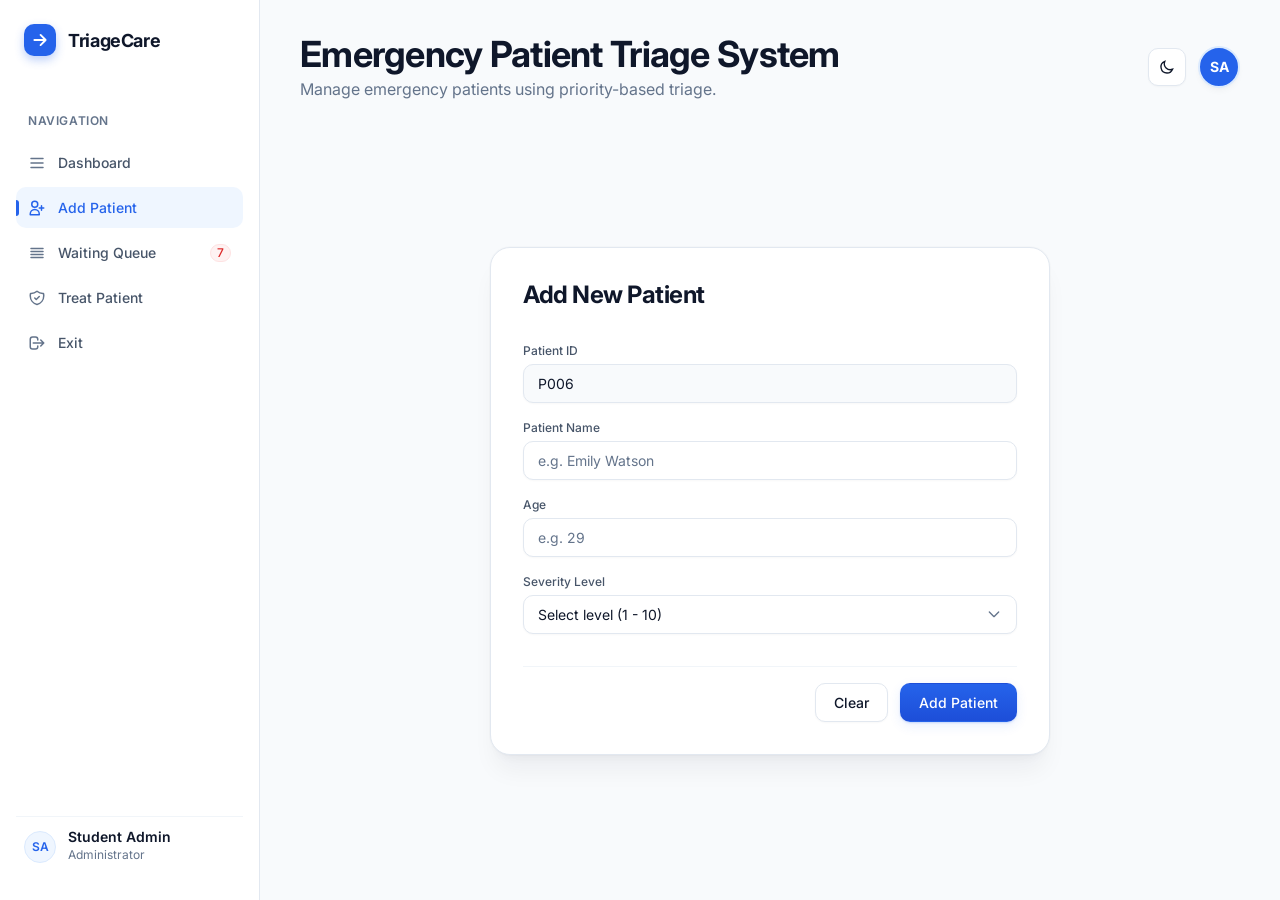
==== add-patient.html @ 4e971b91 "feat(add-patient): implement minimal patient registration page Create the Add Patient page using the" ====
<!DOCTYPE html>
<html lang="en">
<head>
  <meta charset="UTF-8">
  <meta name="viewport" content="width=device-width, initial-scale=1.0">
  <title>TriageCare - Add New Patient</title>
  <link rel="stylesheet" href="design-system.css">
  <style>
    /* Add Patient page structural layout */
    .dashboard-grid-container {
      display: grid;
      grid-template-columns: 260px 1fr;
      min-height: 100vh;
      width: 100%;
    }

    .main-viewport {
      background-color: var(--tc-color-bg);
      padding: var(--tc-space-8) var(--tc-space-10);
      max-width: 1440px;
      width: 100%;
      margin: 0 auto;
      display: flex;
      flex-direction: column;
      gap: var(--tc-space-8);
      overflow-y: auto;
    }

    .header-section {
      display: flex;
      justify-content: space-between;
      align-items: center;
      gap: var(--tc-space-4);
    }

    .header-user-wrapper {
      display: flex;
      align-items: center;
      gap: var(--tc-space-3);
    }

    .avatar-admin {
      width: 42px;
      height: 42px;
      border-radius: var(--tc-radius-full);
      background-color: var(--tc-color-primary);
      color: #FFFFFF;
      display: flex;
      align-items: center;
      justify-content: center;
      font-weight: var(--tc-weight-bold);
      font-size: var(--tc-font-sm);
      border: 2px solid var(--tc-color-primary-border);
      box-shadow: var(--tc-shadow-md);
      cursor: pointer;
      transition: var(--tc-transition-fast);
    }

    .avatar-admin:hover {
      transform: scale(1.05);
      border-color: var(--tc-color-primary);
    }

    /* Centered Workspace Card Form */
    .form-centered-container {
      display: flex;
      justify-content: center;
      align-items: center;
      flex: 1;
      padding: var(--tc-space-10) 0;
      width: 100%;
    }

    .form-card {
      width: 100%;
      max-width: 560px;
      background-color: var(--tc-color-surface);
      border: 1px solid var(--tc-color-border);
      border-radius: var(--tc-radius-xl);
      padding: var(--tc-space-8);
      box-shadow: var(--tc-shadow-xl);
      transition: var(--tc-transition-normal);
    }

    .form-actions-row {
      display: flex;
      justify-content: flex-end;
      align-items: center;
      gap: var(--tc-space-3);
      margin-top: var(--tc-space-8);
      padding-top: var(--tc-space-4);
      border-top: 1px solid var(--tc-color-divider);
    }

    @media (max-width: 900px) {
      .dashboard-grid-container {
        grid-template-columns: 1fr;
      }
      .tc-sidebar-container {
        display: none;
      }
    }
  </style>
</head>
<body>

  <div class="dashboard-grid-container">
    <!-- Left Navigation Sidebar (Identical to index.html but Add Patient active) -->
    <aside class="tc-sidebar-container">
      <div class="tc-sidebar-header">
        <div class="tc-logo">
          <svg width="18" height="18" viewBox="0 0 24 24" fill="none" stroke="currentColor" stroke-width="2.5"><path stroke-linecap="round" stroke-linejoin="round" d="M4.5 12h15m0 0l-6.75-6.75M19.5 12l-6.75 6.75"/></svg>
        </div>
        <span class="tc-brand-name">TriageCare</span>
      </div>
      
      <nav class="tc-sidebar-nav">
        <span class="tc-sidebar-nav-label">Navigation</span>
        
        <a href="index.html" class="tc-sidebar-item">
          <div class="tc-sidebar-item-content">
            <svg class="tc-sidebar-icon" fill="none" stroke="currentColor" stroke-width="2" viewBox="0 0 24 24" width="18" height="18"><path stroke-linecap="round" stroke-linejoin="round" d="M4 6h16M4 12h16M4 18h16"/></svg>
            <span>Dashboard</span>
          </div>
        </a>
        
        <a href="#" class="tc-sidebar-item tc-sidebar-item-active" onclick="event.preventDefault();">
          <div class="tc-sidebar-item-content">
            <svg class="tc-sidebar-icon" fill="none" stroke="currentColor" stroke-width="2" viewBox="0 0 24 24" width="18" height="18"><path stroke-linecap="round" stroke-linejoin="round" d="M18 9v3m0 0v3m0-3h3m-3 0h-3m-2-5a4 4 0 11-8 0 4 4 0 018 0zM3 20a6 6 0 0112 0v1H3v-1z"/></svg>
            <span>Add Patient</span>
          </div>
        </a>
        
        <a href="index.html" class="tc-sidebar-item">
          <div class="tc-sidebar-item-content">
            <svg class="tc-sidebar-icon" fill="none" stroke="currentColor" stroke-width="2" viewBox="0 0 24 24" width="18" height="18"><path stroke-linecap="round" stroke-linejoin="round" d="M4 6h16M4 10h16M4 14h16M4 18h16"/></svg>
            <span>Waiting Queue</span>
          </div>
          <span class="tc-badge tc-badge-danger tc-text-xs" style="padding: 2px 6px;">7</span>
        </a>

        <a href="index.html" class="tc-sidebar-item">
          <div class="tc-sidebar-item-content">
            <svg class="tc-sidebar-icon" fill="none" stroke="currentColor" stroke-width="2" viewBox="0 0 24 24" width="18" height="18"><path stroke-linecap="round" stroke-linejoin="round" d="M9 12l2 2 4-4m5.618-4.016A11.955 11.955 0 0112 2.944a11.955 11.955 0 01-8.618 3.04A12.02 12.02 0 003 9c0 5.591 3.824 10.29 9 11.622 5.176-1.332 9-6.03 9-11.622 0-1.042-.133-2.052-.382-3.016z"/></svg>
            <span>Treat Patient</span>
          </div>
        </a>

        <a href="index.html" class="tc-sidebar-item">
          <div class="tc-sidebar-item-content">
            <svg class="tc-sidebar-icon" fill="none" stroke="currentColor" stroke-width="2" viewBox="0 0 24 24" width="18" height="18"><path stroke-linecap="round" stroke-linejoin="round" d="M17 16l4-4m0 0l-4-4m4 4H7m6 4v1a3 3 0 01-3 3H6a3 3 0 01-3-3V7a3 3 0 013-3h4a3 3 0 013 3v1"/></svg>
            <span>Exit</span>
          </div>
        </a>
      </nav>
      
      <div class="tc-sidebar-footer">
        <div class="tc-table-avatar" style="background-color: var(--tc-color-primary-soft); color: var(--tc-color-primary); border-color: var(--tc-color-primary-border)">SA</div>
        <div class="tc-user-profile">
          <span class="tc-user-name">Student Admin</span>
          <span class="tc-user-role">Administrator</span>
        </div>
      </div>
    </aside>

    <!-- Main Workspace Viewport -->
    <main class="main-viewport">
      
      <!-- Top Header Row -->
      <section class="header-section">
        <div>
          <h1 class="tc-text-main">Emergency Patient Triage System</h1>
          <p class="tc-text-muted" style="margin-bottom: 0;">Manage emergency patients using priority-based triage.</p>
        </div>
        <div class="header-user-wrapper">
          <button id="themeToggleBtn" class="tc-btn tc-btn-secondary tc-btn-icon-only" title="Toggle Theme" style="padding: 10px;">
            <svg id="themeIcon" width="16" height="16" fill="none" stroke="currentColor" stroke-width="2" viewBox="0 0 24 24"><path d="M20.354 15.354A9 9 0 018.646 3.646 9.003 9.003 0 0012 21a9.003 9.003 0 008.354-5.646z"/></svg>
          </button>
          <div class="avatar-admin" title="Student Admin Account">SA</div>
        </div>
      </section>

      <!-- Centered Card Form Workspace -->
      <section class="form-centered-container">
        <div class="form-card">
          <h2 class="tc-text-main" style="font-size: var(--tc-font-2xl); margin-bottom: var(--tc-space-8); font-weight: var(--tc-weight-bold); letter-spacing: -0.02em;">Add New Patient</h2>
          
          <form id="addPatientForm" onsubmit="event.preventDefault(); alert('Patient added successfully!');">
            
            <!-- Patient ID -->
            <div class="tc-input-wrapper">
              <label class="tc-label" for="patientId">Patient ID</label>
              <input type="text" id="patientId" class="tc-input" value="P006" readonly style="background-color: var(--tc-color-slate-50); cursor: not-allowed;" title="Auto-generated Patient ID Token">
            </div>

            <!-- Patient Name -->
            <div class="tc-input-wrapper">
              <label class="tc-label" for="patientName">Patient Name</label>
              <input type="text" id="patientName" class="tc-input" placeholder="e.g. Emily Watson" required>
            </div>

            <!-- Age -->
            <div class="tc-input-wrapper">
              <label class="tc-label" for="patientAge">Age</label>
              <input type="number" id="patientAge" class="tc-input" placeholder="e.g. 29" min="1" max="120" required>
            </div>

            <!-- Severity level -->
            <div class="tc-input-wrapper">
              <label class="tc-label" for="patientSeverity">Severity Level</label>
              <select id="patientSeverity" class="tc-input" required>
                <option value="" disabled selected>Select level (1 - 10)</option>
                <option value="1">1 - Extremely Mild</option>
                <option value="2">2</option>
                <option value="3">3</option>
                <option value="4">4 - Low Urgency</option>
                <option value="5">5</option>
                <option value="6">6</option>
                <option value="7">7 - High Urgency</option>
                <option value="8">8</option>
                <option value="9">9 - Critical Care</option>
                <option value="10">10 - Emergency Resuscitation</option>
              </select>
            </div>

            <!-- Form Actions Row -->
            <div class="form-actions-row">
              <button type="button" class="tc-btn tc-btn-secondary" onclick="document.getElementById('addPatientForm').reset();">Clear</button>
              <button type="submit" class="tc-btn tc-btn-primary">Add Patient</button>
            </div>

          </form>
        </div>
      </section>

    </main>
  </div>

  <!-- Interactive Theme Switcher script -->
  <script>
    const themeToggleBtn = document.getElementById('themeToggleBtn');
    const themeIcon = document.getElementById('themeIcon');

    themeToggleBtn.addEventListener('click', () => {
      const isDark = document.documentElement.getAttribute('data-theme') === 'dark';
      if (isDark) {
        document.documentElement.removeAttribute('data-theme');
        themeIcon.innerHTML = `<path d="M20.354 15.354A9 9 0 018.646 3.646 9.003 9.003 0 0012 21a9.003 9.003 0 008.354-5.646z"/>`;
      } else {
        document.documentElement.setAttribute('data-theme', 'dark');
        themeIcon.innerHTML = `<path stroke-linecap="round" stroke-linejoin="round" d="M12 3v1m0 16v1m9-9h-1M4 12H3m15.364-6.364l-.707.707M6.343 17.657l-.707.707m0-12.728l.707.707m11.314 11.314l.707.707M12 8a4 4 0 100 8 4 4 0 000-8z" />`;
      }
    });
  </script>

</body>
</html>
---- design-system.css ----
/* 
 * TriageCare Design System
 * Premium Modern SaaS Dashboard UI Library
 * Inspired by Linear, Stripe, Clerk, and Vercel
 * Reusable Across All Pages
 */

/* Import Inter Font from Google Fonts */
@import url('https://fonts.googleapis.com/css2?family=Inter:wght@300;400;500;600;700&display=swap');

/* ==========================================================================
   1. Design Tokens & Theme Variables
   ========================================================================== */

:root {
  /* Font Family */
  --tc-font-family: 'Inter', -apple-system, BlinkMacSystemFont, "Segoe UI", Roboto, Helvetica, Arial, sans-serif;

  /* Typography Scale */
  --tc-font-xs: 0.75rem;     /* 12px */
  --tc-font-sm: 0.875rem;    /* 14px */
  --tc-font-base: 1rem;      /* 16px */
  --tc-font-lg: 1.125rem;    /* 18px */
  --tc-font-xl: 1.25rem;     /* 20px */
  --tc-font-2xl: 1.5rem;     /* 24px */
  --tc-font-3xl: 1.875rem;   /* 30px */
  --tc-font-4xl: 2.25rem;    /* 36px */

  /* Font Weights */
  --tc-weight-light: 300;
  --tc-weight-regular: 400;
  --tc-weight-medium: 500;
  --tc-weight-semibold: 600;
  --tc-weight-bold: 700;

  /* Border Radiuses */
  --tc-radius-sm: 6px;
  --tc-radius-md: 10px;
  --tc-radius-lg: 16px;
  --tc-radius-xl: 20px;      /* Main container & Card radius */
  --tc-radius-full: 9999px;  /* Pill shape */

  /* Grayscale Palette (Slate) */
  --tc-color-slate-50: #F8FAFC;
  --tc-color-slate-100: #F1F5F9;
  --tc-color-slate-200: #E2E8F0;
  --tc-color-slate-300: #CBD5E1;
  --tc-color-slate-400: #94A3B8;
  --tc-color-slate-500: #64748B;
  --tc-color-slate-600: #475569;
  --tc-color-slate-700: #334155;
  --tc-color-slate-800: #1E293B;
  --tc-color-slate-900: #0F172A;
  
  /* Primary Brand Colors */
  --tc-color-primary: #2563EB;
  --tc-color-primary-hover: #1D4ED8;
  --tc-color-primary-active: #1E40AF;
  --tc-color-primary-soft: #EFF6FF;
  --tc-color-primary-border: #DBEAFE;
  
  /* Semantic Colors (Light Theme Defaults) */
  --tc-color-success: #059669;
  --tc-color-success-bg: #ECFDF5;
  --tc-color-success-border: #D1FAE5;

  --tc-color-warning: #D97706;
  --tc-color-warning-bg: #FFFBEB;
  --tc-color-warning-border: #FEF3C7;

  --tc-color-danger: #DC2626;
  --tc-color-danger-bg: #FEF2F2;
  --tc-color-danger-border: #FEE2E2;

  --tc-color-info: #2563EB;
  --tc-color-info-bg: #EFF6FF;
  --tc-color-info-border: #DBEAFE;

  /* Theme-Specific Colors (Light Theme) */
  --tc-color-bg: #F8FAFC;            /* Soft off-white background */
  --tc-color-surface: #FFFFFF;       /* Card/Panel surface */
  --tc-color-surface-hover: #F8FAFC; /* Hovered surface */
  --tc-color-sidebar: #FFFFFF;       /* Sidebar background */
  
  --tc-color-text-main: #0F172A;      /* Slate 900 */
  --tc-color-text-secondary: #475569; /* Slate 600 */
  --tc-color-text-muted: #64748B;     /* Slate 500 */
  --tc-color-border: #E2E8F0;         /* Slate 200 */
  --tc-color-border-hover: #CBD5E1;   /* Slate 300 */
  --tc-color-divider: #F1F5F9;        /* Slate 100 */

  /* Glassmorphism Variables */
  --tc-glass-bg: rgba(255, 255, 255, 0.7);
  --tc-glass-border: rgba(226, 232, 240, 0.6);
  --tc-glass-shadow: 0 8px 32px 0 rgba(15, 23, 42, 0.04);
  --tc-glass-blur: blur(12px);

  /* Shadows (Stripe-like, Soft & Diffused) */
  --tc-shadow-sm: 0 1px 2px 0 rgba(15, 23, 42, 0.03);
  --tc-shadow-md: 0 4px 6px -1px rgba(15, 23, 42, 0.03), 0 2px 4px -2px rgba(15, 23, 42, 0.03);
  --tc-shadow-lg: 0 10px 15px -3px rgba(15, 23, 42, 0.04), 0 4px 6px -4px rgba(15, 23, 42, 0.03), 0 0 0 1px rgba(15, 23, 42, 0.01);
  --tc-shadow-xl: 0 20px 25px -5px rgba(15, 23, 42, 0.05), 0 8px 10px -6px rgba(15, 23, 42, 0.04), 0 0 0 1px rgba(15, 23, 42, 0.015);
  --tc-shadow-inner: inset 0 2px 4px 0 rgba(15, 23, 42, 0.04);

  /* Spacing Grid (4px Base) */
  --tc-space-1: 0.25rem;   /* 4px */
  --tc-space-2: 0.5rem;    /* 8px */
  --tc-space-3: 0.75rem;   /* 12px */
  --tc-space-4: 1rem;      /* 16px */
  --tc-space-5: 1.25rem;   /* 20px */
  --tc-space-6: 1.5rem;    /* 24px */
  --tc-space-8: 2rem;      /* 32px */
  --tc-space-10: 2.5rem;   /* 40px */
  --tc-space-12: 3rem;     /* 48px */
  --tc-space-16: 4rem;     /* 64px */

  /* Animation Durations & Curves */
  --tc-transition-fast: all 0.15s cubic-bezier(0.4, 0, 0.2, 1);
  --tc-transition-normal: all 0.25s cubic-bezier(0.4, 0, 0.2, 1);
  --tc-transition-slow: all 0.4s cubic-bezier(0.4, 0, 0.2, 1);
  --tc-transition-bounce: all 0.35s cubic-bezier(0.34, 1.56, 0.64, 1);
}

/* ==========================================================================
   2. Dark Theme Support (Optional Hook)
   ========================================================================== */

[data-theme="dark"] {
  /* Grayscale Palette overrides for dark background */
  --tc-color-slate-50: #161F30;
  --tc-color-slate-100: #1E293B;
  --tc-color-slate-200: #334155;
  --tc-color-slate-300: #475569;
  --tc-color-slate-400: #64748B;
  --tc-color-slate-500: #94A3B8;
  --tc-color-slate-600: #CBD5E1;
  --tc-color-slate-700: #E2E8F0;
  --tc-color-slate-800: #F1F5F9;
  --tc-color-slate-900: #F8FAFC;

  --tc-color-bg: #090D16;            /* Premium deep slate black */
  --tc-color-surface: #121824;       /* Card/Panel surface */
  --tc-color-surface-hover: #1A2338;
  --tc-color-sidebar: #0E131F;
  
  --tc-color-text-main: #F8FAFC;      /* Slate 50 */
  --tc-color-text-secondary: #94A3B8; /* Slate 400 */
  --tc-color-text-muted: #64748B;     /* Slate 500 */
  --tc-color-border: #1E293B;         /* Slate 800 */
  --tc-color-border-hover: #334155;   /* Slate 700 */
  --tc-color-divider: #151F32;

  /* Glassmorphism Overrides */
  --tc-glass-bg: rgba(18, 24, 36, 0.7);
  --tc-glass-border: rgba(30, 41, 59, 0.6);
  --tc-glass-shadow: 0 8px 32px 0 rgba(0, 0, 0, 0.4);

  /* Shadows for Dark Mode (More pronounced borders, darker shadows) */
  --tc-shadow-sm: 0 1px 2px 0 rgba(0, 0, 0, 0.3);
  --tc-shadow-md: 0 4px 6px -1px rgba(0, 0, 0, 0.2), 0 2px 4px -2px rgba(0, 0, 0, 0.2);
  --tc-shadow-lg: 0 10px 15px -3px rgba(0, 0, 0, 0.3), 0 4px 6px -4px rgba(0, 0, 0, 0.2), 0 0 0 1px rgba(255, 255, 255, 0.05);
  --tc-shadow-xl: 0 20px 25px -5px rgba(0, 0, 0, 0.4), 0 8px 10px -6px rgba(0, 0, 0, 0.3), 0 0 0 1px rgba(255, 255, 255, 0.08);

  /* Semantic Overrides (Vibrant but visible on dark background) */
  --tc-color-success: #34D399;
  --tc-color-success-bg: rgba(52, 211, 153, 0.08);
  --tc-color-success-border: rgba(52, 211, 153, 0.2);

  --tc-color-warning: #F59E0B;
  --tc-color-warning-bg: rgba(245, 158, 11, 0.08);
  --tc-color-warning-border: rgba(245, 158, 11, 0.2);

  --tc-color-danger: #F87171;
  --tc-color-danger-bg: rgba(248, 113, 113, 0.08);
  --tc-color-danger-border: rgba(248, 113, 113, 0.2);

  --tc-color-info: #60A5FA;
  --tc-color-info-bg: rgba(96, 165, 250, 0.08);
  --tc-color-info-border: rgba(96, 165, 250, 0.2);
}

/* ==========================================================================
   3. Document Resets & Base Styles
   ========================================================================== */

* {
  box-sizing: border-box;
  margin: 0;
  padding: 0;
}

html {
  font-size: 16px;
  scroll-behavior: smooth;
}

body {
  font-family: var(--tc-font-family);
  background-color: var(--tc-color-bg);
  color: var(--tc-color-text-secondary);
  font-weight: var(--tc-weight-regular);
  line-height: 1.5;
  -webkit-font-smoothing: antialiased;
  -moz-osx-font-smoothing: grayscale;
  transition: background-color 0.3s ease, color 0.3s ease;
}

/* Scrollbar Customization */
::-webkit-scrollbar {
  width: 8px;
  height: 8px;
}

::-webkit-scrollbar-track {
  background: transparent;
}

::-webkit-scrollbar-thumb {
  background: var(--tc-color-border);
  border-radius: var(--tc-radius-full);
}

::-webkit-scrollbar-thumb:hover {
  background: var(--tc-color-slate-400);
}

/* ==========================================================================
   4. Typography
   ========================================================================== */

h1, h2, h3, h4, h5, h6 {
  color: var(--tc-color-text-main);
  font-weight: var(--tc-weight-semibold);
  line-height: 1.25;
  letter-spacing: -0.02em;
}

h1 { font-size: var(--tc-font-4xl); font-weight: var(--tc-weight-bold); }
h2 { font-size: var(--tc-font-3xl); font-weight: var(--tc-weight-bold); }
h3 { font-size: var(--tc-font-2xl); }
h4 { font-size: var(--tc-font-xl); }
h5 { font-size: var(--tc-font-lg); }
h6 { font-size: var(--tc-font-base); }

p {
  font-size: var(--tc-font-base);
  margin-bottom: var(--tc-space-4);
  color: var(--tc-color-text-secondary);
}

a {
  color: var(--tc-color-primary);
  text-decoration: none;
  transition: var(--tc-transition-fast);
}

a:hover {
  color: var(--tc-color-primary-hover);
}

/* Typography Utility Classes */
.tc-text-main { color: var(--tc-color-text-main) !important; }
.tc-text-secondary { color: var(--tc-color-text-secondary) !important; }
.tc-text-muted { color: var(--tc-color-text-muted) !important; }
.tc-text-primary { color: var(--tc-color-primary) !important; }
.tc-text-xs { font-size: var(--tc-font-xs); }
.tc-text-sm { font-size: var(--tc-font-sm); }
.tc-text-lg { font-size: var(--tc-font-lg); }
.tc-text-semibold { font-weight: var(--tc-weight-semibold); }
.tc-text-medium { font-weight: var(--tc-weight-medium); }

/* ==========================================================================
   5. Button Components
   ========================================================================== */

.tc-btn {
  display: inline-flex;
  align-items: center;
  justify-content: center;
  gap: var(--tc-space-2);
  font-family: var(--tc-font-family);
  font-weight: var(--tc-weight-medium);
  font-size: var(--tc-font-sm);
  border-radius: var(--tc-radius-md);
  padding: 10px 18px;
  border: 1px solid transparent;
  cursor: pointer;
  white-space: nowrap;
  user-select: none;
  text-decoration: none;
  transition: var(--tc-transition-fast);
}

.tc-btn:focus-visible {
  outline: 2px solid var(--tc-color-primary);
  outline-offset: 2px;
}

.tc-btn:active {
  transform: translateY(0px) scale(0.98);
}

.tc-btn:disabled {
  opacity: 0.5;
  cursor: not-allowed;
  transform: none !important;
  box-shadow: none !important;
}

/* Primary Button (Vibrant Blue, Premium shadow/gradient) */
.tc-btn-primary {
  background: linear-gradient(180deg, var(--tc-color-primary) 0%, var(--tc-color-primary-hover) 100%);
  color: #FFFFFF;
  box-shadow: 0 1px 2px 0 rgba(37, 99, 235, 0.2), 0 4px 12px 0 rgba(37, 99, 235, 0.1);
}

.tc-btn-primary:hover:not(:disabled) {
  background: linear-gradient(180deg, #3b82f6 0%, var(--tc-color-primary-hover) 100%);
  transform: translateY(-1px);
  box-shadow: 0 4px 6px 0 rgba(37, 99, 235, 0.15), 0 8px 16px 0 rgba(37, 99, 235, 0.15);
}

/* Secondary Button (Border, Clean white surface) */
.tc-btn-secondary {
  background-color: var(--tc-color-surface);
  border-color: var(--tc-color-border);
  color: var(--tc-color-text-main);
  box-shadow: var(--tc-shadow-sm);
}

.tc-btn-secondary:hover:not(:disabled) {
  background-color: var(--tc-color-surface-hover);
  border-color: var(--tc-color-border-hover);
  transform: translateY(-1px);
  color: var(--tc-color-text-main);
  box-shadow: var(--tc-shadow-md);
}

/* Ghost Button (Clerk-like minimal) */
.tc-btn-ghost {
  background-color: transparent;
  color: var(--tc-color-text-secondary);
}

.tc-btn-ghost:hover:not(:disabled) {
  background-color: var(--tc-color-slate-100);
  color: var(--tc-color-text-main);
}

/* Outline Button */
.tc-btn-outline {
  background-color: transparent;
  border-color: var(--tc-color-primary);
  color: var(--tc-color-primary);
}

.tc-btn-outline:hover:not(:disabled) {
  background-color: var(--tc-color-primary-soft);
  transform: translateY(-1px);
}

/* Button Sizes */
.tc-btn-sm {
  padding: 6px 12px;
  font-size: var(--tc-font-xs);
  border-radius: var(--tc-radius-sm);
}

.tc-btn-lg {
  padding: 12px 24px;
  font-size: var(--tc-font-base);
  border-radius: var(--tc-radius-lg);
}

/* Icon Wrap */
.tc-btn-icon-only {
  padding: 10px;
  border-radius: var(--tc-radius-md);
}
.tc-btn-sm.tc-btn-icon-only {
  padding: 6px;
  border-radius: var(--tc-radius-sm);
}

/* ==========================================================================
   6. Input Fields
   ========================================================================== */

.tc-input-wrapper {
  display: flex;
  flex-direction: column;
  gap: var(--tc-space-1);
  margin-bottom: var(--tc-space-4);
  width: 100%;
}

.tc-label {
  font-size: var(--tc-font-xs);
  font-weight: var(--tc-weight-medium);
  color: var(--tc-color-text-secondary);
  user-select: none;
}

.tc-input-field-container {
  position: relative;
  display: flex;
  align-items: center;
  width: 100%;
}

.tc-input {
  width: 100%;
  font-family: var(--tc-font-family);
  font-size: var(--tc-font-sm);
  font-weight: var(--tc-weight-regular);
  color: var(--tc-color-text-main);
  background-color: var(--tc-color-surface);
  border: 1px solid var(--tc-color-border);
  border-radius: var(--tc-radius-md);
  padding: 10px 14px;
  box-shadow: var(--tc-shadow-sm);
  outline: none;
  transition: var(--tc-transition-fast);
}

.tc-input::placeholder {
  color: var(--tc-color-text-muted);
}

.tc-input:hover:not(:disabled) {
  border-color: var(--tc-color-border-hover);
}

.tc-input:focus:not(:disabled) {
  border-color: var(--tc-color-primary);
  box-shadow: 0 0 0 3px var(--tc-color-primary-soft), var(--tc-shadow-sm);
}

.tc-input:disabled {
  opacity: 0.6;
  background-color: var(--tc-color-slate-50);
  cursor: not-allowed;
}

select.tc-input {
  appearance: none;
  -webkit-appearance: none;
  background-image: url("data:image/svg+xml,%3Csvg xmlns='http://www.w3.org/2000/svg' fill='none' stroke='%2364748b' stroke-width='2' viewBox='0 0 24 24'%3E%3Cpath stroke-linecap='round' stroke-linejoin='round' d='M19 9l-7 7-7-7'/%3E%3C/svg%3E");
  background-repeat: no-repeat;
  background-position: right 14px center;
  background-size: 16px;
  padding-right: 40px;
  cursor: pointer;
}

[data-theme="dark"] select.tc-input {
  background-image: url("data:image/svg+xml,%3Csvg xmlns='http://www.w3.org/2000/svg' fill='none' stroke='%2394a3b8' stroke-width='2' viewBox='0 0 24 24'%3E%3Cpath stroke-linecap='round' stroke-linejoin='round' d='M19 9l-7 7-7-7'/%3E%3C/svg%3E");
}

/* Input Validation Error State */
.tc-input-error .tc-input {
  border-color: var(--tc-color-danger);
}

.tc-input-error .tc-input:focus {
  box-shadow: 0 0 0 3px var(--tc-color-danger-bg), var(--tc-shadow-sm);
}

.tc-input-error-msg {
  font-size: var(--tc-font-xs);
  color: var(--tc-color-danger);
  margin-top: 2px;
}

/* Input with Icons */
.tc-input-has-leading-icon .tc-input {
  padding-left: 38px;
}

.tc-input-has-trailing-icon .tc-input {
  padding-right: 38px;
}

.tc-input-icon {
  position: absolute;
  top: 50%;
  transform: translateY(-50%);
  display: flex;
  align-items: center;
  justify-content: center;
  color: var(--tc-color-text-muted);
  pointer-events: none;
  transition: var(--tc-transition-fast);
}

.tc-input-icon-leading {
  left: 12px;
}

.tc-input-icon-trailing {
  right: 12px;
}

.tc-input-field-container:focus-within .tc-input-icon {
  color: var(--tc-color-primary);
}

/* ==========================================================================
   7. Card Components
   ========================================================================== */

.tc-card {
  background-color: var(--tc-color-surface);
  border: 1px solid var(--tc-color-border);
  border-radius: var(--tc-radius-xl); /* Rounded corners (20px) is set in variables as 20px */
  padding: var(--tc-space-6);
  box-shadow: var(--tc-shadow-lg);
  transition: var(--tc-transition-normal);
  position: relative;
  overflow: hidden;
}

/* Glassmorphism Variant */
.tc-card-glass {
  background: var(--tc-glass-bg);
  backdrop-filter: var(--tc-glass-blur);
  -webkit-backdrop-filter: var(--tc-glass-blur);
  border: 1px solid var(--tc-glass-border);
  box-shadow: var(--tc-glass-shadow);
}

/* Interactive Hover Card (Linear & Vercel like) */
.tc-card-hover {
  cursor: pointer;
}

.tc-card-hover:hover {
  transform: translateY(-3px);
  box-shadow: var(--tc-shadow-xl);
  border-color: var(--tc-color-border-hover);
}

/* Card Header & Content Layouts */
.tc-card-header {
  display: flex;
  align-items: center;
  justify-content: space-between;
  margin-bottom: var(--tc-space-4);
  gap: var(--tc-space-4);
}

.tc-card-title {
  font-size: var(--tc-font-lg);
  font-weight: var(--tc-weight-semibold);
  color: var(--tc-color-text-main);
}

.tc-card-body {
  font-size: var(--tc-font-sm);
  color: var(--tc-color-text-secondary);
}

.tc-card-footer {
  margin-top: var(--tc-space-5);
  padding-top: var(--tc-space-4);
  border-top: 1px solid var(--tc-color-divider);
  display: flex;
  align-items: center;
  justify-content: flex-end;
  gap: var(--tc-space-3);
}

/* ==========================================================================
   8. Tables
   ========================================================================== */

.tc-table-wrapper {
  width: 100%;
  border-radius: var(--tc-radius-xl);
  border: 1px solid var(--tc-color-border);
  background-color: var(--tc-color-surface);
  box-shadow: var(--tc-shadow-lg);
  overflow: hidden;
}

.tc-table-container {
  overflow-x: auto;
  width: 100%;
}

.tc-table {
  width: 100%;
  border-collapse: collapse;
  text-align: left;
  font-size: var(--tc-font-sm);
}

.tc-table th {
  background-color: var(--tc-color-slate-50);
  font-weight: var(--tc-weight-medium);
  color: var(--tc-color-text-muted);
  text-transform: uppercase;
  font-size: var(--tc-font-xs);
  letter-spacing: 0.05em;
  padding: 14px 20px;
  border-bottom: 1px solid var(--tc-color-border);
  user-select: none;
}

.tc-table td {
  padding: 16px 20px;
  border-bottom: 1px solid var(--tc-color-divider);
  color: var(--tc-color-text-secondary);
  transition: var(--tc-transition-fast);
}

.tc-table tbody tr {
  transition: var(--tc-transition-fast);
}

/* Table Hover Effect */
.tc-table tbody tr:hover td {
  background-color: var(--tc-color-slate-50);
  color: var(--tc-color-text-main);
}

/* Last Row Border Removal */
.tc-table tbody tr:last-child td {
  border-bottom: none;
}

/* Custom cell flex helper for avatars/icons with text */
.tc-table-cell-profile {
  display: flex;
  align-items: center;
  gap: var(--tc-space-3);
}

.tc-table-avatar {
  width: 32px;
  height: 32px;
  border-radius: var(--tc-radius-full);
  background-color: var(--tc-color-primary-soft);
  display: flex;
  align-items: center;
  justify-content: center;
  font-weight: var(--tc-weight-semibold);
  font-size: var(--tc-font-xs);
  color: var(--tc-color-primary);
  border: 1px solid var(--tc-color-primary-border);
}

/* ==========================================================================
   9. Sidebar Styles
   ========================================================================== */

.tc-sidebar-container {
  width: 260px;
  height: 100vh;
  position: sticky;
  top: 0;
  background-color: var(--tc-color-sidebar);
  border-right: 1px solid var(--tc-color-border);
  padding: var(--tc-space-6) var(--tc-space-4);
  display: flex;
  flex-direction: column;
  gap: var(--tc-space-8);
  flex-shrink: 0;
  transition: var(--tc-transition-normal);
  z-index: 100;
}

.tc-sidebar-header {
  display: flex;
  align-items: center;
  gap: var(--tc-space-3);
  padding-left: var(--tc-space-2);
}

.tc-logo {
  width: 32px;
  height: 32px;
  border-radius: var(--tc-radius-md);
  background-color: var(--tc-color-primary);
  display: flex;
  align-items: center;
  justify-content: center;
  color: #FFFFFF;
  font-weight: var(--tc-weight-bold);
  box-shadow: 0 4px 10px 0 rgba(37, 99, 235, 0.3);
}

.tc-brand-name {
  font-size: var(--tc-font-lg);
  font-weight: var(--tc-weight-bold);
  color: var(--tc-color-text-main);
  letter-spacing: -0.02em;
}

/* Sidebar Nav Lists */
.tc-sidebar-nav {
  display: flex;
  flex-direction: column;
  gap: var(--tc-space-1);
  flex: 1;
}

.tc-sidebar-nav-label {
  font-size: var(--tc-font-xs);
  font-weight: var(--tc-weight-semibold);
  color: var(--tc-color-text-muted);
  text-transform: uppercase;
  letter-spacing: 0.05em;
  padding: var(--tc-space-2) var(--tc-space-3);
  margin-top: var(--tc-space-4);
  user-select: none;
}

.tc-sidebar-item {
  display: flex;
  align-items: center;
  justify-content: space-between;
  padding: 10px 12px;
  color: var(--tc-color-text-secondary);
  border-radius: var(--tc-radius-md);
  font-size: var(--tc-font-sm);
  font-weight: var(--tc-weight-medium);
  cursor: pointer;
  transition: var(--tc-transition-fast);
  text-decoration: none;
  position: relative;
}

.tc-sidebar-item-content {
  display: flex;
  align-items: center;
  gap: var(--tc-space-3);
}

.tc-sidebar-icon {
  width: 18px;
  height: 18px;
  color: var(--tc-color-text-muted);
  transition: var(--tc-transition-fast);
}

.tc-sidebar-item:hover {
  background-color: var(--tc-color-slate-50);
  color: var(--tc-color-text-main);
}

.tc-sidebar-item:hover .tc-sidebar-icon {
  color: var(--tc-color-text-main);
}

/* Active Sidebar Item - Stripe/Linear Style side-dot/pill or soft highlight */
.tc-sidebar-item-active {
  background-color: var(--tc-color-primary-soft);
  color: var(--tc-color-primary);
}

.tc-sidebar-item-active .tc-sidebar-icon {
  color: var(--tc-color-primary);
}

/* Linear-style Active indicator strip */
.tc-sidebar-item-active::before {
  content: '';
  position: absolute;
  left: 0;
  top: 50%;
  transform: translateY(-50%);
  height: 16px;
  width: 3px;
  background-color: var(--tc-color-primary);
  border-radius: 0 4px 4px 0;
}

.tc-sidebar-footer {
  display: flex;
  align-items: center;
  gap: var(--tc-space-3);
  padding: var(--tc-space-3) var(--tc-space-2);
  border-top: 1px solid var(--tc-color-divider);
}

.tc-user-profile {
  display: flex;
  flex-direction: column;
}

.tc-user-name {
  font-size: var(--tc-font-sm);
  font-weight: var(--tc-weight-semibold);
  color: var(--tc-color-text-main);
  line-height: 1.2;
}

.tc-user-role {
  font-size: var(--tc-font-xs);
  color: var(--tc-color-text-muted);
}

/* ==========================================================================
   10. Badge Components
   ========================================================================== */

.tc-badge {
  display: inline-flex;
  align-items: center;
  justify-content: center;
  padding: 4px 10px;
  border-radius: var(--tc-radius-full);
  font-size: var(--tc-font-xs);
  font-weight: var(--tc-weight-medium);
  line-height: 1;
  white-space: nowrap;
  border: 1px solid transparent;
  user-select: none;
}

/* Primary Badge */
.tc-badge-primary {
  background-color: var(--tc-color-primary-soft);
  border-color: var(--tc-color-primary-border);
  color: var(--tc-color-primary);
}

/* Success Badge */
.tc-badge-success {
  background-color: var(--tc-color-success-bg);
  border-color: var(--tc-color-success-border);
  color: var(--tc-color-success);
}

/* Warning Badge */
.tc-badge-warning {
  background-color: var(--tc-color-warning-bg);
  border-color: var(--tc-color-warning-border);
  color: var(--tc-color-warning);
}

/* Danger Badge */
.tc-badge-danger {
  background-color: var(--tc-color-danger-bg);
  border-color: var(--tc-color-danger-border);
  color: var(--tc-color-danger);
}

/* Info/Neutral Badge */
.tc-badge-neutral {
  background-color: var(--tc-color-slate-100);
  border-color: var(--tc-color-slate-200);
  color: var(--tc-color-text-secondary);
}

/* Bullet Badges (Minimalist dot indicator) */
.tc-badge-dot {
  display: inline-flex;
  align-items: center;
  gap: var(--tc-space-2);
  padding: 0;
  background: transparent;
  border: none;
  font-size: var(--tc-font-sm);
  color: var(--tc-color-text-secondary);
  font-weight: var(--tc-weight-regular);
}

.tc-badge-dot::before {
  content: '';
  display: inline-block;
  width: 8px;
  height: 8px;
  border-radius: var(--tc-radius-full);
}

.tc-badge-dot-primary::before { background-color: var(--tc-color-primary); }
.tc-badge-dot-success::before { background-color: var(--tc-color-success); }
.tc-badge-dot-warning::before { background-color: var(--tc-color-warning); }
.tc-badge-dot-danger::before { background-color: var(--tc-color-danger); }
.tc-badge-dot-neutral::before { background-color: var(--tc-color-slate-400); }

/* ==========================================================================
   11. Layout & Grid Spacing System
   ========================================================================== */

/* Main Layout Structure */
.tc-layout-wrapper {
  display: flex;
  min-height: 100vh;
  width: 100%;
}

.tc-main-content {
  flex: 1;
  padding: var(--tc-space-10) var(--tc-space-12);
  max-width: 1440px; /* Constrained Desktop (1440px) */
  margin: 0 auto;
  width: 100%;
  display: flex;
  flex-direction: column;
  gap: var(--tc-space-8);
}

/* Utility Flex/Grid Layouts */
.tc-flex { display: flex; }
.tc-flex-col { flex-direction: column; }
.tc-align-center { align-items: center; }
.tc-justify-between { justify-content: space-between; }

.tc-grid-2 {
  display: grid;
  grid-template-columns: repeat(2, minmax(0, 1fr));
  gap: var(--tc-space-6);
}

.tc-grid-3 {
  display: grid;
  grid-template-columns: repeat(3, minmax(0, 1fr));
  gap: var(--tc-space-6);
}

.tc-grid-4 {
  display: grid;
  grid-template-columns: repeat(4, minmax(0, 1fr));
  gap: var(--tc-space-6);
}

@media (max-width: 1024px) {
  .tc-grid-3, .tc-grid-4 {
    grid-template-columns: repeat(2, minmax(0, 1fr));
  }
}

@media (max-width: 768px) {
  .tc-grid-2, .tc-grid-3, .tc-grid-4 {
    grid-template-columns: 1fr;
  }
  .tc-main-content {
    padding: var(--tc-space-6) var(--tc-space-4);
  }
}

/* Spacing Helpers */
.tc-p-1 { padding: var(--tc-space-1); }
.tc-p-2 { padding: var(--tc-space-2); }
.tc-p-3 { padding: var(--tc-space-3); }
.tc-p-4 { padding: var(--tc-space-4); }
.tc-p-6 { padding: var(--tc-space-6); }
.tc-p-8 { padding: var(--tc-space-8); }

.tc-pt-4 { padding-top: var(--tc-space-4); }
.tc-pb-4 { padding-bottom: var(--tc-space-4); }

.tc-m-1 { margin: var(--tc-space-1); }
.tc-m-2 { margin: var(--tc-space-2); }
.tc-m-3 { margin: var(--tc-space-3); }
.tc-m-4 { margin: var(--tc-space-4); }

.tc-gap-2 { gap: var(--tc-space-2); }
.tc-gap-3 { gap: var(--tc-space-3); }
.tc-gap-4 { gap: var(--tc-space-4); }
.tc-gap-6 { gap: var(--tc-space-6); }

/* ==========================================================================
   12. Micro-Animations & Custom Transitions
   ========================================================================== */

/* Hover Lift */
.tc-hover-lift {
  transition: var(--tc-transition-bounce);
}
.tc-hover-lift:hover {
  transform: translateY(-3px);
  box-shadow: var(--tc-shadow-lg);
}

/* Scale Press (used in icons/small action triggers) */
.tc-hover-scale {
  transition: var(--tc-transition-fast);
}
.tc-hover-scale:hover {
  transform: scale(1.05);
}
.tc-hover-scale:active {
  transform: scale(0.95);
}

/* Shimmer animation (Linear skeleton effect) */
@keyframes tc-shimmer {
  0% {
    background-position: -200% 0;
  }
  100% {
    background-position: 200% 0;
  }
}

.tc-skeleton {
  background: linear-gradient(90deg, 
    var(--tc-color-slate-100) 25%, 
    var(--tc-color-slate-200) 50%, 
    var(--tc-color-slate-100) 75%
  );
  background-size: 200% 100%;
  animation: tc-shimmer 1.5s infinite linear;
  border-radius: var(--tc-radius-sm);
  height: 1.25rem;
}

[data-theme="dark"] .tc-skeleton {
  background: linear-gradient(90deg, 
    var(--tc-color-border) 25%, 
    var(--tc-color-divider) 50%, 
    var(--tc-color-border) 75%
  );
  background-size: 200% 100%;
}
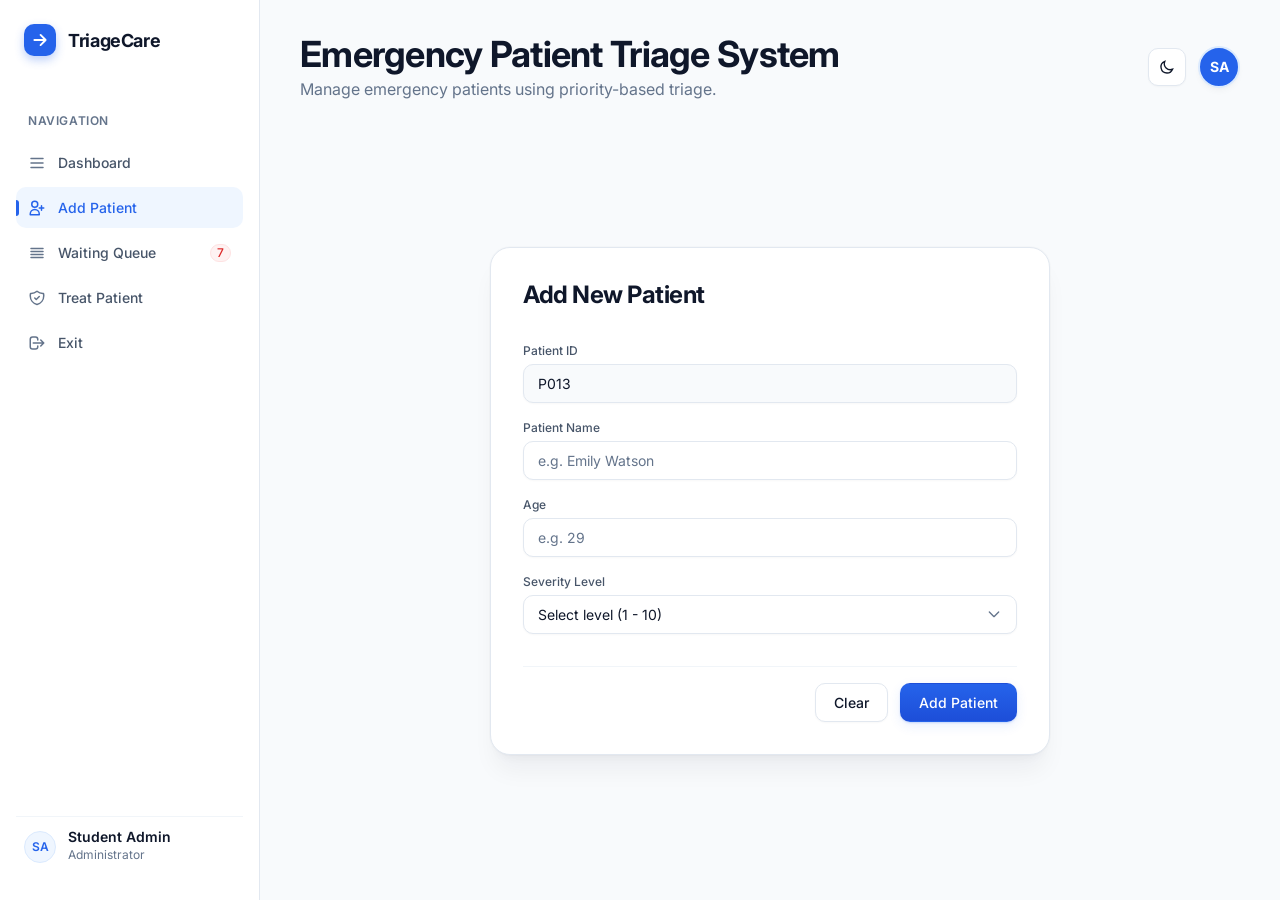
==== commit 93cd51c8: "feat(app): implement interactive triage workflow Connect all TriageCare screens with interactive nav" ====
--- a/add-patient.html
+++ b/add-patient.html
@@ -146,7 +146,7 @@
           </div>
         </a>
 
-        <a href="index.html" class="tc-sidebar-item">
+        <a href="exit.html" class="tc-sidebar-item">
           <div class="tc-sidebar-item-content">
             <svg class="tc-sidebar-icon" fill="none" stroke="currentColor" stroke-width="2" viewBox="0 0 24 24" width="18" height="18"><path stroke-linecap="round" stroke-linejoin="round" d="M17 16l4-4m0 0l-4-4m4 4H7m6 4v1a3 3 0 01-3 3H6a3 3 0 01-3-3V7a3 3 0 013-3h4a3 3 0 013 3v1"/></svg>
             <span>Exit</span>
@@ -236,22 +236,7 @@
     </main>
   </div>
 
-  <!-- Interactive Theme Switcher script -->
-  <script>
-    const themeToggleBtn = document.getElementById('themeToggleBtn');
-    const themeIcon = document.getElementById('themeIcon');
-
-    themeToggleBtn.addEventListener('click', () => {
-      const isDark = document.documentElement.getAttribute('data-theme') === 'dark';
-      if (isDark) {
-        document.documentElement.removeAttribute('data-theme');
-        themeIcon.innerHTML = `<path d="M20.354 15.354A9 9 0 018.646 3.646 9.003 9.003 0 0012 21a9.003 9.003 0 008.354-5.646z"/>`;
-      } else {
-        document.documentElement.setAttribute('data-theme', 'dark');
-        themeIcon.innerHTML = `<path stroke-linecap="round" stroke-linejoin="round" d="M12 3v1m0 16v1m9-9h-1M4 12H3m15.364-6.364l-.707.707M6.343 17.657l-.707.707m0-12.728l.707.707m11.314 11.314l.707.707M12 8a4 4 0 100 8 4 4 0 000-8z" />`;
-      }
-    });
-  </script>
+  <script src="app-state.js"></script>
 
 </body>
 </html>
--- a/design-system.css
+++ b/design-system.css
@@ -115,10 +115,10 @@
   --tc-space-16: 4rem;     /* 64px */
 
   /* Animation Durations & Curves */
-  --tc-transition-fast: all 0.15s cubic-bezier(0.4, 0, 0.2, 1);
-  --tc-transition-normal: all 0.25s cubic-bezier(0.4, 0, 0.2, 1);
-  --tc-transition-slow: all 0.4s cubic-bezier(0.4, 0, 0.2, 1);
-  --tc-transition-bounce: all 0.35s cubic-bezier(0.34, 1.56, 0.64, 1);
+  --tc-transition-fast: all 200ms cubic-bezier(0.4, 0, 0.2, 1);
+  --tc-transition-normal: all 200ms cubic-bezier(0.4, 0, 0.2, 1);
+  --tc-transition-slow: all 200ms cubic-bezier(0.4, 0, 0.2, 1);
+  --tc-transition-bounce: all 200ms cubic-bezier(0.34, 1.56, 0.64, 1);
 }
 
 /* ==========================================================================
@@ -520,6 +520,12 @@
   overflow: hidden;
 }
 
+.tc-card:hover {
+  transform: translateY(-3px);
+  box-shadow: var(--tc-shadow-xl);
+  border-color: var(--tc-color-primary-border);
+}
+
 /* Glassmorphism Variant */
 .tc-card-glass {
   background: var(--tc-glass-bg);
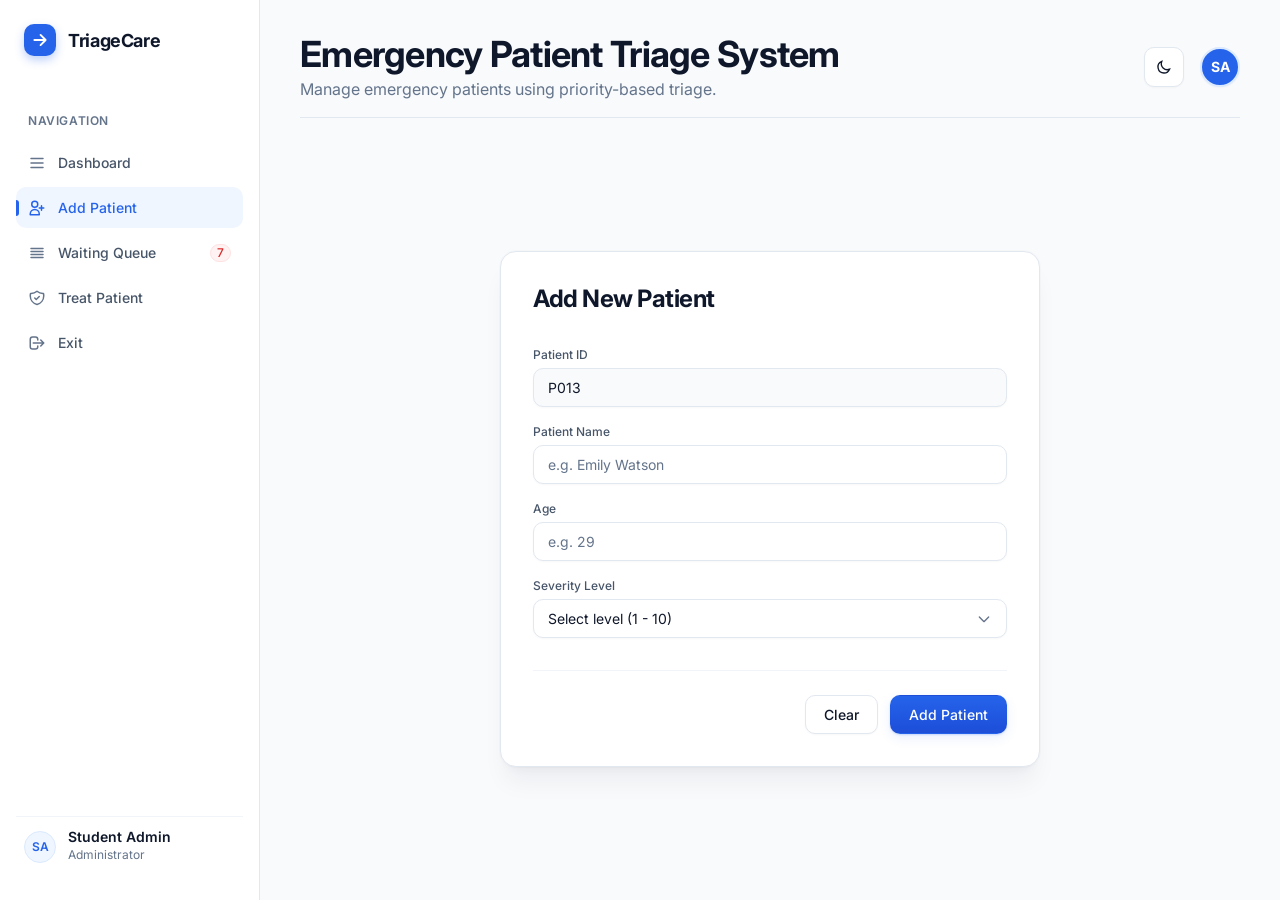
==== commit 59fd7d20: "style(app): unify spacing, alignment, card radiuses, and centralize page layouts in design-system.cs" ====
--- a/add-patient.html
+++ b/add-patient.html
@@ -5,102 +5,7 @@
   <meta name="viewport" content="width=device-width, initial-scale=1.0">
   <title>TriageCare - Add New Patient</title>
   <link rel="stylesheet" href="design-system.css">
-  <style>
-    /* Add Patient page structural layout */
-    .dashboard-grid-container {
-      display: grid;
-      grid-template-columns: 260px 1fr;
-      min-height: 100vh;
-      width: 100%;
-    }
 
-    .main-viewport {
-      background-color: var(--tc-color-bg);
-      padding: var(--tc-space-8) var(--tc-space-10);
-      max-width: 1440px;
-      width: 100%;
-      margin: 0 auto;
-      display: flex;
-      flex-direction: column;
-      gap: var(--tc-space-8);
-      overflow-y: auto;
-    }
-
-    .header-section {
-      display: flex;
-      justify-content: space-between;
-      align-items: center;
-      gap: var(--tc-space-4);
-    }
-
-    .header-user-wrapper {
-      display: flex;
-      align-items: center;
-      gap: var(--tc-space-3);
-    }
-
-    .avatar-admin {
-      width: 42px;
-      height: 42px;
-      border-radius: var(--tc-radius-full);
-      background-color: var(--tc-color-primary);
-      color: #FFFFFF;
-      display: flex;
-      align-items: center;
-      justify-content: center;
-      font-weight: var(--tc-weight-bold);
-      font-size: var(--tc-font-sm);
-      border: 2px solid var(--tc-color-primary-border);
-      box-shadow: var(--tc-shadow-md);
-      cursor: pointer;
-      transition: var(--tc-transition-fast);
-    }
-
-    .avatar-admin:hover {
-      transform: scale(1.05);
-      border-color: var(--tc-color-primary);
-    }
-
-    /* Centered Workspace Card Form */
-    .form-centered-container {
-      display: flex;
-      justify-content: center;
-      align-items: center;
-      flex: 1;
-      padding: var(--tc-space-10) 0;
-      width: 100%;
-    }
-
-    .form-card {
-      width: 100%;
-      max-width: 560px;
-      background-color: var(--tc-color-surface);
-      border: 1px solid var(--tc-color-border);
-      border-radius: var(--tc-radius-xl);
-      padding: var(--tc-space-8);
-      box-shadow: var(--tc-shadow-xl);
-      transition: var(--tc-transition-normal);
-    }
-
-    .form-actions-row {
-      display: flex;
-      justify-content: flex-end;
-      align-items: center;
-      gap: var(--tc-space-3);
-      margin-top: var(--tc-space-8);
-      padding-top: var(--tc-space-4);
-      border-top: 1px solid var(--tc-color-divider);
-    }
-
-    @media (max-width: 900px) {
-      .dashboard-grid-container {
-        grid-template-columns: 1fr;
-      }
-      .tc-sidebar-container {
-        display: none;
-      }
-    }
-  </style>
 </head>
 <body>
 
--- a/design-system.css
+++ b/design-system.css
@@ -37,7 +37,7 @@
   --tc-radius-sm: 6px;
   --tc-radius-md: 10px;
   --tc-radius-lg: 16px;
-  --tc-radius-xl: 20px;      /* Main container & Card radius */
+  --tc-radius-xl: 16px;      /* Main container & Card radius */
   --tc-radius-full: 9999px;  /* Pill shape */
 
   /* Grayscale Palette (Slate) */
@@ -372,13 +372,19 @@
   border-radius: var(--tc-radius-lg);
 }
 
-/* Icon Wrap */
 .tc-btn-icon-only {
-  padding: 10px;
+  width: 40px;
+  height: 40px;
+  padding: 0;
+  display: inline-flex;
+  align-items: center;
+  justify-content: center;
   border-radius: var(--tc-radius-md);
 }
 .tc-btn-sm.tc-btn-icon-only {
-  padding: 6px;
+  width: 32px;
+  height: 32px;
+  padding: 0;
   border-radius: var(--tc-radius-sm);
 }
 
@@ -556,9 +562,10 @@
 }
 
 .tc-card-title {
-  font-size: var(--tc-font-lg);
+  font-size: var(--tc-font-base);
   font-weight: var(--tc-weight-semibold);
   color: var(--tc-color-text-main);
+  letter-spacing: -0.01em;
 }
 
 .tc-card-body {
@@ -1023,3 +1030,327 @@
   );
   background-size: 200% 100%;
 }
+
+/* ==========================================================================
+   13. Global App Layout & Views (Unified Polish Pass)
+   ========================================================================== */
+
+.dashboard-grid-container {
+  display: grid;
+  grid-template-columns: 260px 1fr;
+  min-height: 100vh;
+  width: 100%;
+}
+
+.main-viewport {
+  background-color: var(--tc-color-bg);
+  padding: var(--tc-space-8) var(--tc-space-10);
+  max-width: 1440px;
+  width: 100%;
+  margin: 0 auto;
+  display: flex;
+  flex-direction: column;
+  gap: var(--tc-space-8);
+  overflow-y: auto;
+}
+
+.header-section {
+  display: flex;
+  justify-content: space-between;
+  align-items: center;
+  gap: var(--tc-space-4);
+  padding-bottom: var(--tc-space-4);
+  border-bottom: 1px solid var(--tc-color-border);
+}
+
+.header-user-wrapper {
+  display: flex;
+  align-items: center;
+  gap: var(--tc-space-4);
+}
+
+.avatar-admin {
+  width: 40px;
+  height: 40px;
+  border-radius: var(--tc-radius-full);
+  background-color: var(--tc-color-primary);
+  color: #FFFFFF;
+  display: flex;
+  align-items: center;
+  justify-content: center;
+  font-weight: var(--tc-weight-bold);
+  font-size: var(--tc-font-sm);
+  border: 2px solid var(--tc-color-primary-border);
+  box-shadow: var(--tc-shadow-sm);
+  cursor: pointer;
+  transition: var(--tc-transition-fast);
+}
+
+.avatar-admin:hover {
+  transform: translateY(-1px);
+  box-shadow: var(--tc-shadow-md);
+  border-color: var(--tc-color-primary);
+}
+
+/* Workspace Split Layout */
+.workspace-split {
+  display: grid;
+  grid-template-columns: 1fr 340px;
+  gap: var(--tc-space-8);
+  align-items: start;
+}
+
+.right-sidebar-panel {
+  display: flex;
+  flex-direction: column;
+  gap: var(--tc-space-8);
+}
+
+/* Action Buttons Grid */
+.quick-actions-stack {
+  display: grid;
+  grid-template-columns: repeat(2, 1fr);
+  gap: var(--tc-space-3);
+}
+
+.quick-actions-stack .tc-btn {
+  width: 100%;
+  justify-content: center;
+  padding: var(--tc-space-3);
+  font-size: var(--tc-font-xs);
+  text-transform: uppercase;
+  letter-spacing: 0.05em;
+  font-weight: var(--tc-weight-semibold);
+}
+
+/* Next Patient Card Component */
+.next-patient-profile {
+  display: flex;
+  flex-direction: column;
+  align-items: center;
+  text-align: center;
+  padding: var(--tc-space-4) 0;
+  gap: var(--tc-space-4);
+}
+
+.next-patient-avatar {
+  width: 72px;
+  height: 72px;
+  border-radius: var(--tc-radius-full);
+  background-color: var(--tc-color-primary-soft);
+  border: 1px solid var(--tc-color-primary-border);
+  display: flex;
+  align-items: center;
+  justify-content: center;
+  color: var(--tc-color-primary);
+  font-size: var(--tc-font-2xl);
+  font-weight: var(--tc-weight-bold);
+  box-shadow: var(--tc-shadow-sm);
+  transition: var(--tc-transition-normal);
+}
+
+.next-patient-vitals {
+  width: 100%;
+  display: grid;
+  grid-template-columns: repeat(2, 1fr);
+  gap: 1px;
+  background-color: var(--tc-color-border);
+  border-radius: var(--tc-radius-md);
+  overflow: hidden;
+  border: 1px solid var(--tc-color-border);
+  margin: var(--tc-space-2) 0;
+}
+
+.vital-stat-box {
+  background-color: var(--tc-color-slate-50);
+  display: flex;
+  flex-direction: column;
+  padding: var(--tc-space-3);
+  gap: var(--tc-space-1);
+}
+
+.vital-stat-label {
+  font-size: 10px;
+  color: var(--tc-color-text-muted);
+  text-transform: uppercase;
+  letter-spacing: 0.05em;
+  font-weight: var(--tc-weight-medium);
+}
+
+.vital-stat-value {
+  font-size: var(--tc-font-sm);
+  font-weight: var(--tc-weight-semibold);
+  color: var(--tc-color-text-main);
+}
+
+/* Form Layouts & Centered Containers */
+.form-centered-container,
+.card-centered-container {
+  display: flex;
+  justify-content: center;
+  align-items: center;
+  flex: 1;
+  padding: var(--tc-space-10) 0;
+  width: 100%;
+}
+
+.form-card,
+.treat-card {
+  width: 100%;
+  max-width: 540px;
+  background-color: var(--tc-color-surface);
+  border: 1px solid var(--tc-color-border);
+  border-radius: var(--tc-radius-xl);
+  padding: var(--tc-space-8);
+  box-shadow: var(--tc-shadow-xl);
+  transition: var(--tc-transition-normal);
+}
+
+.form-card:hover,
+.treat-card:hover {
+  transform: translateY(-3px);
+  box-shadow: var(--tc-shadow-2xl);
+  border-color: var(--tc-color-primary-border);
+}
+
+.form-actions-row {
+  display: flex;
+  justify-content: flex-end;
+  align-items: center;
+  gap: var(--tc-space-3);
+  margin-top: var(--tc-space-8);
+  padding-top: var(--tc-space-6);
+  border-top: 1px solid var(--tc-color-divider);
+}
+
+/* Treat Card Patient Details */
+.avatar-large-wrapper {
+  position: relative;
+  margin-bottom: var(--tc-space-6);
+}
+
+.avatar-large-circle {
+  width: 88px;
+  height: 88px;
+  border-radius: var(--tc-radius-full);
+  background-color: var(--tc-color-danger-bg);
+  color: var(--tc-color-danger);
+  border: 2px solid var(--tc-color-danger-border);
+  display: flex;
+  align-items: center;
+  justify-content: center;
+  font-size: var(--tc-font-3xl);
+  font-weight: var(--tc-weight-bold);
+  box-shadow: var(--tc-shadow-md);
+  transition: var(--tc-transition-normal);
+}
+
+.patient-vitals-grid {
+  width: 100%;
+  display: grid;
+  grid-template-columns: repeat(3, 1fr);
+  gap: 1px;
+  background-color: var(--tc-color-border);
+  border-radius: var(--tc-radius-lg);
+  overflow: hidden;
+  border: 1px solid var(--tc-color-border);
+  margin: var(--tc-space-6) 0 var(--tc-space-8) 0;
+}
+
+.vital-item {
+  background-color: var(--tc-color-slate-50);
+  display: flex;
+  flex-direction: column;
+  padding: var(--tc-space-4);
+  gap: var(--tc-space-1);
+}
+
+.vital-label {
+  font-size: 10px;
+  font-weight: var(--tc-weight-semibold);
+  color: var(--tc-color-text-muted);
+  text-transform: uppercase;
+  letter-spacing: 0.05em;
+}
+
+.vital-value {
+  font-size: var(--tc-font-md);
+  font-weight: var(--tc-weight-bold);
+  color: var(--tc-color-text-main);
+}
+
+/* Modal Backdrop Blur Overlay style */
+.modal-backdrop {
+  position: fixed;
+  top: 0;
+  left: 0;
+  width: 100vw;
+  height: 100vh;
+  background-color: rgba(15, 23, 42, 0.4);
+  backdrop-filter: blur(12px);
+  -webkit-backdrop-filter: blur(12px);
+  display: flex;
+  justify-content: center;
+  align-items: center;
+  z-index: 9999;
+  transition: var(--tc-transition-normal);
+}
+
+[data-theme="dark"] .modal-backdrop {
+  background-color: rgba(9, 13, 22, 0.6);
+}
+
+.modal-card {
+  width: 100%;
+  max-width: 440px;
+  background-color: var(--tc-color-surface);
+  border: 1px solid var(--tc-color-border);
+  border-radius: var(--tc-radius-xl);
+  padding: var(--tc-space-8);
+  box-shadow: var(--tc-shadow-2xl);
+  display: flex;
+  flex-direction: column;
+  gap: var(--tc-space-5);
+  animation: modalScaleIn 0.3s cubic-bezier(0.34, 1.56, 0.64, 1);
+}
+
+@keyframes modalScaleIn {
+  from {
+    transform: scale(0.95);
+    opacity: 0;
+  }
+  to {
+    transform: scale(1);
+    opacity: 1;
+  }
+}
+
+.modal-actions {
+  display: flex;
+  justify-content: flex-end;
+  gap: var(--tc-space-3);
+  margin-top: var(--tc-space-2);
+}
+
+.modal-actions .tc-btn {
+  flex: 1;
+  justify-content: center;
+  padding: 12px 20px;
+}
+
+/* Responsive Overrides */
+@media (max-width: 1200px) {
+  .workspace-split {
+    grid-template-columns: 1fr;
+  }
+}
+
+@media (max-width: 900px) {
+  .dashboard-grid-container {
+    grid-template-columns: 1fr;
+  }
+  .tc-sidebar-container {
+    display: none;
+  }
+}
+
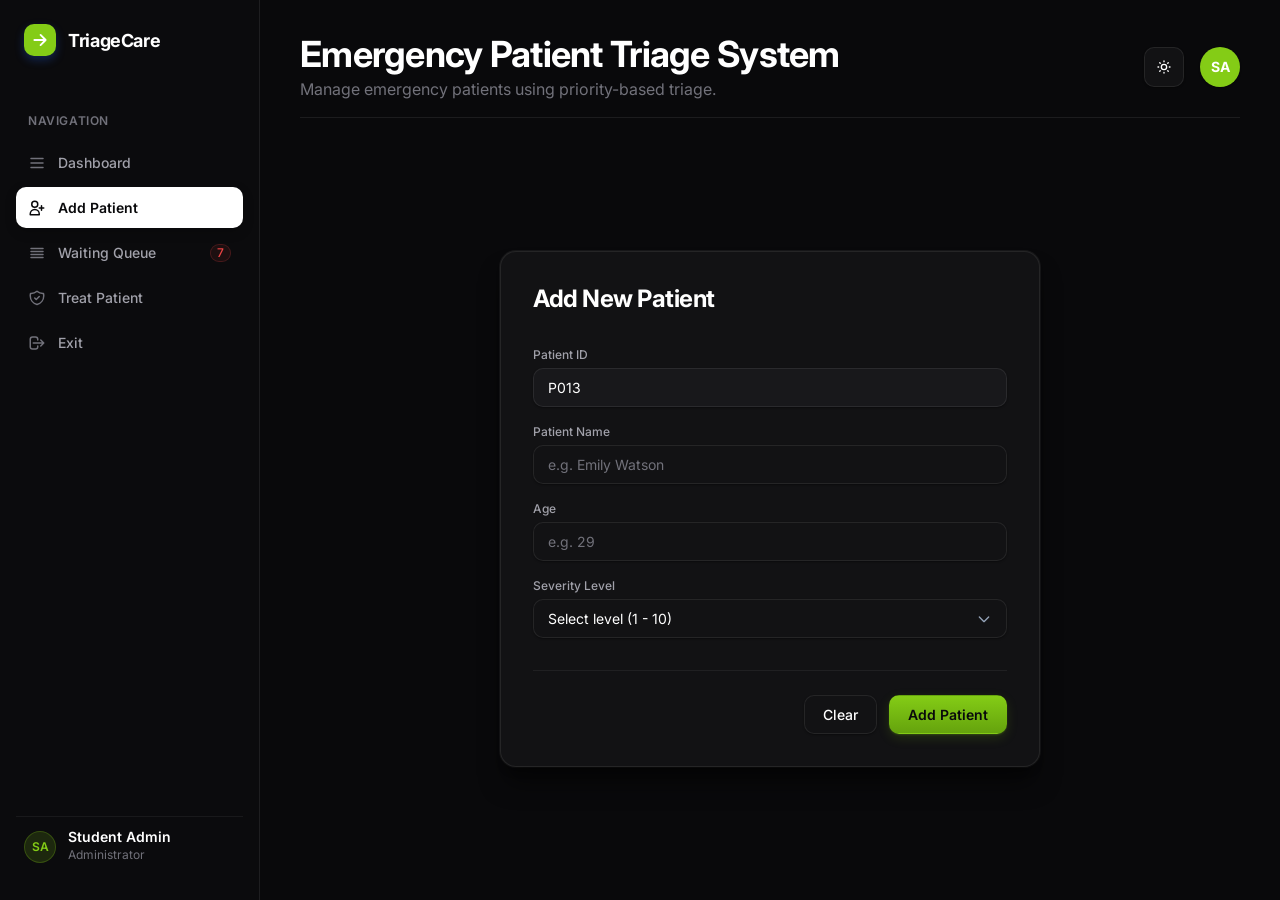
==== commit eb3e5c77: "feat(ui): deliver premium dark-mode redesign with animated interactions and seamless navigation - Pr" ====
--- a/add-patient.html
+++ b/add-patient.html
@@ -5,6 +5,32 @@
   <meta name="viewport" content="width=device-width, initial-scale=1.0">
   <title>TriageCare - Add New Patient</title>
   <link rel="stylesheet" href="design-system.css">
+  <script>
+    (function() {
+      try {
+        let theme = 'dark';
+        const params = new URLSearchParams(window.location.search);
+        let s = params.get('s');
+        if (!s) {
+          s = localStorage.getItem('tc_state');
+        }
+        if (s) {
+          const jsonStr = decodeURIComponent(escape(atob(s)));
+          const data = JSON.parse(jsonStr);
+          if (data && data.th) {
+            theme = data.th;
+          }
+        }
+        if (theme === 'dark') {
+          document.documentElement.setAttribute('data-theme', 'dark');
+        } else {
+          document.documentElement.removeAttribute('data-theme');
+        }
+      } catch (e) {
+        document.documentElement.setAttribute('data-theme', 'dark');
+      }
+    })();
+  </script>
 
 </head>
 <body>
@@ -90,7 +116,7 @@
         <div class="form-card">
           <h2 class="tc-text-main" style="font-size: var(--tc-font-2xl); margin-bottom: var(--tc-space-8); font-weight: var(--tc-weight-bold); letter-spacing: -0.02em;">Add New Patient</h2>
           
-          <form id="addPatientForm" onsubmit="event.preventDefault(); alert('Patient added successfully!');">
+          <form id="addPatientForm">
             
             <!-- Patient ID -->
             <div class="tc-input-wrapper">
@@ -130,7 +156,7 @@
 
             <!-- Form Actions Row -->
             <div class="form-actions-row">
-              <button type="button" class="tc-btn tc-btn-secondary" onclick="document.getElementById('addPatientForm').reset();">Clear</button>
+              <button type="reset" class="tc-btn tc-btn-secondary">Clear</button>
               <button type="submit" class="tc-btn tc-btn-primary">Add Patient</button>
             </div>
 
--- a/design-system.css
+++ b/design-system.css
@@ -127,56 +127,63 @@
 
 [data-theme="dark"] {
   /* Grayscale Palette overrides for dark background */
-  --tc-color-slate-50: #161F30;
-  --tc-color-slate-100: #1E293B;
-  --tc-color-slate-200: #334155;
-  --tc-color-slate-300: #475569;
-  --tc-color-slate-400: #64748B;
-  --tc-color-slate-500: #94A3B8;
-  --tc-color-slate-600: #CBD5E1;
-  --tc-color-slate-700: #E2E8F0;
-  --tc-color-slate-800: #F1F5F9;
-  --tc-color-slate-900: #F8FAFC;
-
-  --tc-color-bg: #090D16;            /* Premium deep slate black */
-  --tc-color-surface: #121824;       /* Card/Panel surface */
-  --tc-color-surface-hover: #1A2338;
-  --tc-color-sidebar: #0E131F;
+  --tc-color-slate-50: #18181b;      /* zinc-900 */
+  --tc-color-slate-100: #27272a;     /* zinc-800 */
+  --tc-color-slate-200: #3f3f46;     /* zinc-700 */
+  --tc-color-slate-300: #52525b;     /* zinc-600 */
+  --tc-color-slate-400: #71717a;     /* zinc-500 */
+  --tc-color-slate-500: #a1a1aa;     /* zinc-400 */
+  --tc-color-slate-600: #d4d4d8;     /* zinc-300 */
+  --tc-color-slate-700: #e4e4e7;     /* zinc-200 */
+  --tc-color-slate-800: #f4f4f5;     /* zinc-100 */
+  --tc-color-slate-900: #ffffff;     /* white */
+
+  --tc-color-bg: #09090b;            /* Sleek carbon-black background */
+  --tc-color-surface: #121214;       /* Card/Panel surface */
+  --tc-color-surface-hover: #18181b;
+  --tc-color-sidebar: #0b0b0d;       /* Sidebar background */
   
-  --tc-color-text-main: #F8FAFC;      /* Slate 50 */
-  --tc-color-text-secondary: #94A3B8; /* Slate 400 */
-  --tc-color-text-muted: #64748B;     /* Slate 500 */
-  --tc-color-border: #1E293B;         /* Slate 800 */
-  --tc-color-border-hover: #334155;   /* Slate 700 */
-  --tc-color-divider: #151F32;
+  --tc-color-text-main: #ffffff;      /* White */
+  --tc-color-text-secondary: #a1a1aa; /* Zinc-400 */
+  --tc-color-text-muted: #71717a;     /* Zinc-500 */
+  --tc-color-border: rgba(255, 255, 255, 0.08); /* Thin premium borders */
+  --tc-color-border-hover: rgba(255, 255, 255, 0.15);
+  --tc-color-divider: rgba(255, 255, 255, 0.06);
+
+  /* Primary Brand Colors - Neon lime-green accent matching index image */
+  --tc-color-primary: #84cc16;        /* lime-500 */
+  --tc-color-primary-hover: #a3e635;  /* lime-400 */
+  --tc-color-primary-active: #65a30d; /* lime-600 */
+  --tc-color-primary-soft: rgba(132, 204, 22, 0.15);
+  --tc-color-primary-border: rgba(132, 204, 22, 0.25);
 
   /* Glassmorphism Overrides */
-  --tc-glass-bg: rgba(18, 24, 36, 0.7);
-  --tc-glass-border: rgba(30, 41, 59, 0.6);
-  --tc-glass-shadow: 0 8px 32px 0 rgba(0, 0, 0, 0.4);
+  --tc-glass-bg: rgba(18, 18, 20, 0.7);
+  --tc-glass-border: rgba(255, 255, 255, 0.08);
+  --tc-glass-shadow: 0 8px 32px 0 rgba(0, 0, 0, 0.5);
 
   /* Shadows for Dark Mode (More pronounced borders, darker shadows) */
-  --tc-shadow-sm: 0 1px 2px 0 rgba(0, 0, 0, 0.3);
-  --tc-shadow-md: 0 4px 6px -1px rgba(0, 0, 0, 0.2), 0 2px 4px -2px rgba(0, 0, 0, 0.2);
-  --tc-shadow-lg: 0 10px 15px -3px rgba(0, 0, 0, 0.3), 0 4px 6px -4px rgba(0, 0, 0, 0.2), 0 0 0 1px rgba(255, 255, 255, 0.05);
-  --tc-shadow-xl: 0 20px 25px -5px rgba(0, 0, 0, 0.4), 0 8px 10px -6px rgba(0, 0, 0, 0.3), 0 0 0 1px rgba(255, 255, 255, 0.08);
+  --tc-shadow-sm: 0 1px 2px 0 rgba(0, 0, 0, 0.4);
+  --tc-shadow-md: 0 4px 6px -1px rgba(0, 0, 0, 0.3), 0 2px 4px -2px rgba(0, 0, 0, 0.3);
+  --tc-shadow-lg: 0 10px 15px -3px rgba(0, 0, 0, 0.4), 0 4px 6px -4px rgba(0, 0, 0, 0.3), 0 0 0 1px rgba(255, 255, 255, 0.04);
+  --tc-shadow-xl: 0 20px 25px -5px rgba(0, 0, 0, 0.5), 0 8px 10px -6px rgba(0, 0, 0, 0.4), 0 0 0 1px rgba(255, 255, 255, 0.06);
 
   /* Semantic Overrides (Vibrant but visible on dark background) */
-  --tc-color-success: #34D399;
-  --tc-color-success-bg: rgba(52, 211, 153, 0.08);
-  --tc-color-success-border: rgba(52, 211, 153, 0.2);
-
-  --tc-color-warning: #F59E0B;
+  --tc-color-success: #a3e635;
+  --tc-color-success-bg: rgba(163, 230, 53, 0.08);
+  --tc-color-success-border: rgba(163, 230, 53, 0.2);
+
+  --tc-color-warning: #f59e0b;
   --tc-color-warning-bg: rgba(245, 158, 11, 0.08);
   --tc-color-warning-border: rgba(245, 158, 11, 0.2);
 
-  --tc-color-danger: #F87171;
-  --tc-color-danger-bg: rgba(248, 113, 113, 0.08);
-  --tc-color-danger-border: rgba(248, 113, 113, 0.2);
-
-  --tc-color-info: #60A5FA;
-  --tc-color-info-bg: rgba(96, 165, 250, 0.08);
-  --tc-color-info-border: rgba(96, 165, 250, 0.2);
+  --tc-color-danger: #ef4444;
+  --tc-color-danger-bg: rgba(239, 68, 68, 0.08);
+  --tc-color-danger-border: rgba(239, 68, 68, 0.2);
+
+  --tc-color-info: #3b82f6;
+  --tc-color-info-bg: rgba(59, 130, 246, 0.08);
+  --tc-color-info-border: rgba(59, 130, 246, 0.2);
 }
 
 /* ==========================================================================
@@ -288,7 +295,7 @@
   white-space: nowrap;
   user-select: none;
   text-decoration: none;
-  transition: var(--tc-transition-fast);
+  transition: transform 0.2s cubic-bezier(0.34, 1.56, 0.64, 1), box-shadow 0.2s ease, background-color 0.2s ease, border-color 0.2s ease, color 0.2s ease;
 }
 
 .tc-btn:focus-visible {
@@ -296,8 +303,12 @@
   outline-offset: 2px;
 }
 
-.tc-btn:active {
-  transform: translateY(0px) scale(0.98);
+.tc-btn:hover:not(:disabled) {
+  transform: translateY(-2px) scale(1.02);
+}
+
+.tc-btn:active:not(:disabled) {
+  transform: translateY(1px) scale(0.97);
 }
 
 .tc-btn:disabled {
@@ -307,20 +318,29 @@
   box-shadow: none !important;
 }
 
-/* Primary Button (Vibrant Blue, Premium shadow/gradient) */
+/* Primary Button (Vibrant gradient with smooth spring hover) */
 .tc-btn-primary {
-  background: linear-gradient(180deg, var(--tc-color-primary) 0%, var(--tc-color-primary-hover) 100%);
+  background: linear-gradient(180deg, var(--tc-color-primary) 0%, var(--tc-color-primary-active) 100%);
   color: #FFFFFF;
   box-shadow: 0 1px 2px 0 rgba(37, 99, 235, 0.2), 0 4px 12px 0 rgba(37, 99, 235, 0.1);
 }
 
+[data-theme="dark"] .tc-btn-primary {
+  color: #09090b; /* Dark text for lime green background */
+  font-weight: var(--tc-weight-semibold);
+  box-shadow: 0 1px 2px 0 rgba(132, 204, 22, 0.2), 0 4px 12px 0 rgba(132, 204, 22, 0.15);
+}
+
 .tc-btn-primary:hover:not(:disabled) {
-  background: linear-gradient(180deg, #3b82f6 0%, var(--tc-color-primary-hover) 100%);
-  transform: translateY(-1px);
-  box-shadow: 0 4px 6px 0 rgba(37, 99, 235, 0.15), 0 8px 16px 0 rgba(37, 99, 235, 0.15);
-}
-
-/* Secondary Button (Border, Clean white surface) */
+  background: linear-gradient(180deg, var(--tc-color-primary-hover) 0%, var(--tc-color-primary) 100%);
+  box-shadow: 0 4px 12px 0 rgba(37, 99, 235, 0.2), 0 8px 20px 0 rgba(37, 99, 235, 0.15);
+}
+
+[data-theme="dark"] .tc-btn-primary:hover:not(:disabled) {
+  box-shadow: 0 4px 12px 0 rgba(132, 204, 22, 0.3), 0 8px 24px 0 rgba(132, 204, 22, 0.25);
+}
+
+/* Secondary Button (Border, Clean white/dark surface) */
 .tc-btn-secondary {
   background-color: var(--tc-color-surface);
   border-color: var(--tc-color-border);
@@ -331,7 +351,6 @@
 .tc-btn-secondary:hover:not(:disabled) {
   background-color: var(--tc-color-surface-hover);
   border-color: var(--tc-color-border-hover);
-  transform: translateY(-1px);
   color: var(--tc-color-text-main);
   box-shadow: var(--tc-shadow-md);
 }
@@ -345,6 +364,10 @@
 .tc-btn-ghost:hover:not(:disabled) {
   background-color: var(--tc-color-slate-100);
   color: var(--tc-color-text-main);
+}
+
+[data-theme="dark"] .tc-btn-ghost:hover:not(:disabled) {
+  background-color: rgba(255, 255, 255, 0.05);
 }
 
 /* Outline Button */
@@ -356,7 +379,6 @@
 
 .tc-btn-outline:hover:not(:disabled) {
   background-color: var(--tc-color-primary-soft);
-  transform: translateY(-1px);
 }
 
 /* Button Sizes */
@@ -521,13 +543,13 @@
   border-radius: var(--tc-radius-xl); /* Rounded corners (20px) is set in variables as 20px */
   padding: var(--tc-space-6);
   box-shadow: var(--tc-shadow-lg);
-  transition: var(--tc-transition-normal);
+  transition: transform 0.2s cubic-bezier(0.34, 1.56, 0.64, 1), box-shadow 0.2s ease, border-color 0.2s ease;
   position: relative;
   overflow: hidden;
 }
 
 .tc-card:hover {
-  transform: translateY(-3px);
+  transform: translateY(-3px) scale(1.01);
   box-shadow: var(--tc-shadow-xl);
   border-color: var(--tc-color-primary-border);
 }
@@ -544,12 +566,31 @@
 /* Interactive Hover Card (Linear & Vercel like) */
 .tc-card-hover {
   cursor: pointer;
+  transition: transform 0.2s cubic-bezier(0.34, 1.56, 0.64, 1), box-shadow 0.2s ease, border-color 0.2s ease;
 }
 
 .tc-card-hover:hover {
-  transform: translateY(-3px);
+  transform: translateY(-3px) scale(1.01);
   box-shadow: var(--tc-shadow-xl);
   border-color: var(--tc-color-border-hover);
+}
+
+/* Ambient green glow blob for key dashboard cards */
+.tc-card-glow {
+  position: relative;
+}
+
+.tc-card-glow::after {
+  content: '';
+  position: absolute;
+  top: -60px;
+  right: -60px;
+  width: 160px;
+  height: 160px;
+  background: radial-gradient(circle, rgba(132, 204, 22, 0.15) 0%, rgba(132, 204, 22, 0) 70%);
+  filter: blur(20px);
+  pointer-events: none;
+  z-index: 1;
 }
 
 /* Card Header & Content Layouts */
@@ -776,7 +817,7 @@
   color: var(--tc-color-primary);
 }
 
-/* Linear-style Active indicator strip */
+/* Linear-style Active indicator strip (Light theme) */
 .tc-sidebar-item-active::before {
   content: '';
   position: absolute;
@@ -789,6 +830,21 @@
   border-radius: 0 4px 4px 0;
 }
 
+[data-theme="dark"] .tc-sidebar-item-active {
+  background-color: #ffffff !important;
+  color: #09090b !important;
+  font-weight: var(--tc-weight-semibold);
+  box-shadow: 0 4px 12px 0 rgba(0, 0, 0, 0.2);
+}
+
+[data-theme="dark"] .tc-sidebar-item-active .tc-sidebar-icon {
+  color: #09090b !important;
+}
+
+[data-theme="dark"] .tc-sidebar-item-active::before {
+  display: none;
+}
+
 .tc-sidebar-footer {
   display: flex;
   align-items: center;
@@ -1354,3 +1410,20 @@
   }
 }
 
+/* Fade in animation for PJAX transitions */
+@keyframes tc-fade-in {
+  from {
+    opacity: 0;
+    transform: translateY(8px);
+  }
+  to {
+    opacity: 1;
+    transform: translateY(0);
+  }
+}
+
+.tc-animate-fade-in {
+  animation: tc-fade-in 0.25s cubic-bezier(0.4, 0, 0.2, 1) forwards;
+}
+
+
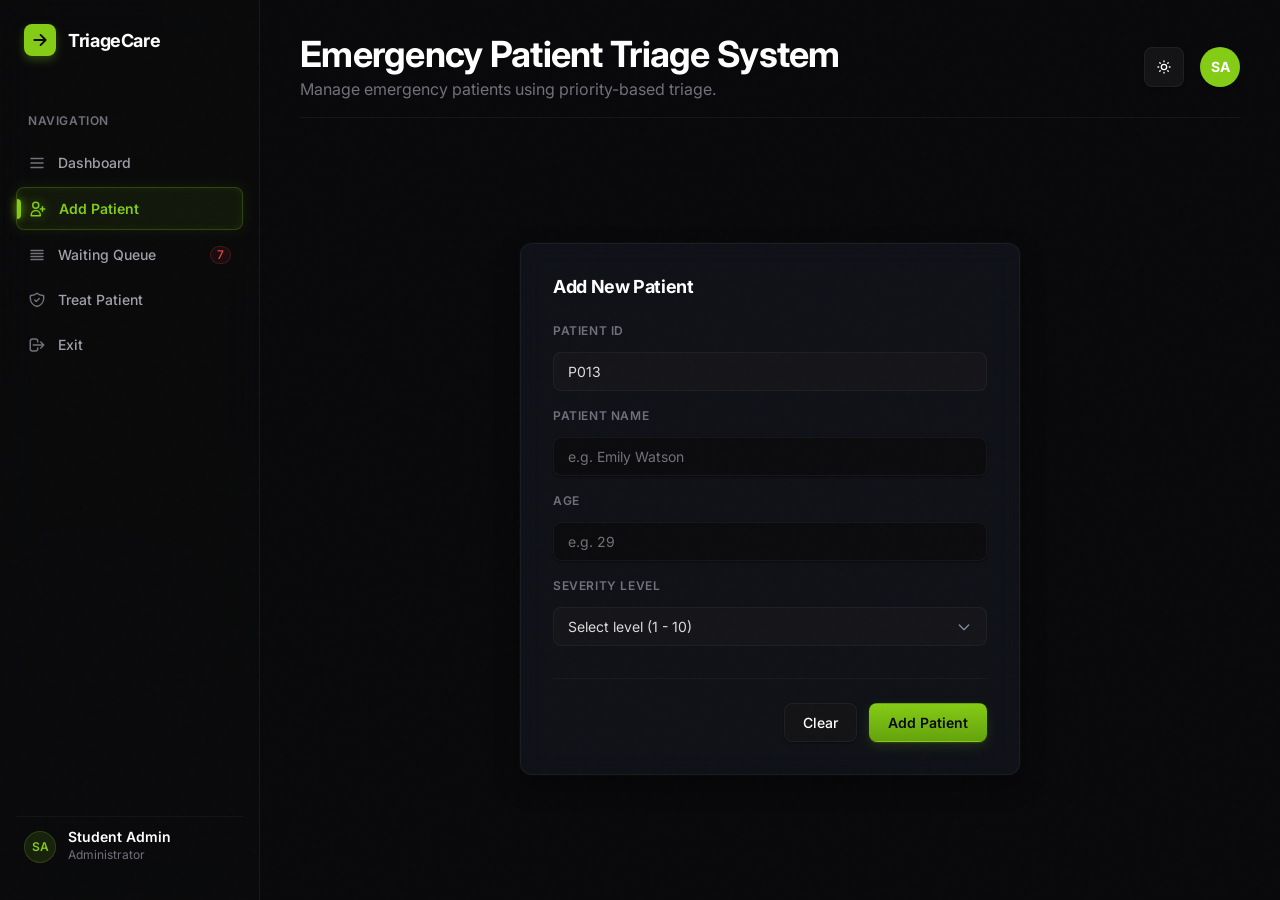
==== commit d72389e6: "style: apply complete visual refinement across Add Patient, Waiting Queue, and Treat Patient pages" ====
--- a/add-patient.html
+++ b/add-patient.html
@@ -114,31 +114,31 @@
       <!-- Centered Card Form Workspace -->
       <section class="form-centered-container">
         <div class="form-card">
-          <h2 class="tc-text-main" style="font-size: var(--tc-font-2xl); margin-bottom: var(--tc-space-8); font-weight: var(--tc-weight-bold); letter-spacing: -0.02em;">Add New Patient</h2>
+          <h2 class="tc-text-main" style="font-size: var(--tc-font-lg); margin-bottom: var(--tc-space-6); font-weight: var(--tc-weight-bold); letter-spacing: -0.02em;">Add New Patient</h2>
           
           <form id="addPatientForm">
             
             <!-- Patient ID -->
             <div class="tc-input-wrapper">
-              <label class="tc-label" for="patientId">Patient ID</label>
-              <input type="text" id="patientId" class="tc-input" value="P006" readonly style="background-color: var(--tc-color-slate-50); cursor: not-allowed;" title="Auto-generated Patient ID Token">
+              <label class="tc-label" for="patientId" style="font-size: var(--tc-font-xs); font-weight: var(--tc-weight-semibold); text-transform: uppercase; letter-spacing: 0.05em; color: var(--tc-color-text-muted); margin-bottom: var(--tc-space-2);">Patient ID</label>
+              <input type="text" id="patientId" class="tc-input" value="P006" readonly title="Auto-generated Patient ID Token">
             </div>
 
             <!-- Patient Name -->
             <div class="tc-input-wrapper">
-              <label class="tc-label" for="patientName">Patient Name</label>
+              <label class="tc-label" for="patientName" style="font-size: var(--tc-font-xs); font-weight: var(--tc-weight-semibold); text-transform: uppercase; letter-spacing: 0.05em; color: var(--tc-color-text-muted); margin-bottom: var(--tc-space-2);">Patient Name</label>
               <input type="text" id="patientName" class="tc-input" placeholder="e.g. Emily Watson" required>
             </div>
 
             <!-- Age -->
             <div class="tc-input-wrapper">
-              <label class="tc-label" for="patientAge">Age</label>
+              <label class="tc-label" for="patientAge" style="font-size: var(--tc-font-xs); font-weight: var(--tc-weight-semibold); text-transform: uppercase; letter-spacing: 0.05em; color: var(--tc-color-text-muted); margin-bottom: var(--tc-space-2);">Age</label>
               <input type="number" id="patientAge" class="tc-input" placeholder="e.g. 29" min="1" max="120" required>
             </div>
 
             <!-- Severity level -->
             <div class="tc-input-wrapper">
-              <label class="tc-label" for="patientSeverity">Severity Level</label>
+              <label class="tc-label" for="patientSeverity" style="font-size: var(--tc-font-xs); font-weight: var(--tc-weight-semibold); text-transform: uppercase; letter-spacing: 0.05em; color: var(--tc-color-text-muted); margin-bottom: var(--tc-space-2);">Severity Level</label>
               <select id="patientSeverity" class="tc-input" required>
                 <option value="" disabled selected>Select level (1 - 10)</option>
                 <option value="1">1 - Extremely Mild</option>
--- a/design-system.css
+++ b/design-system.css
@@ -33,11 +33,11 @@
   --tc-weight-semibold: 600;
   --tc-weight-bold: 700;
 
-  /* Border Radiuses */
+  /* Border Radiuses (Refined to 8px/12px Vercel/Linear system) */
   --tc-radius-sm: 6px;
-  --tc-radius-md: 10px;
-  --tc-radius-lg: 16px;
-  --tc-radius-xl: 16px;      /* Main container & Card radius */
+  --tc-radius-md: 8px;       /* Input & Button radius */
+  --tc-radius-lg: 12px;
+  --tc-radius-xl: 12px;      /* Main container & Card radius */
   --tc-radius-full: 9999px;  /* Pill shape */
 
   /* Grayscale Palette (Slate) */
@@ -52,17 +52,17 @@
   --tc-color-slate-800: #1E293B;
   --tc-color-slate-900: #0F172A;
   
-  /* Primary Brand Colors */
-  --tc-color-primary: #2563EB;
-  --tc-color-primary-hover: #1D4ED8;
-  --tc-color-primary-active: #1E40AF;
-  --tc-color-primary-soft: #EFF6FF;
-  --tc-color-primary-border: #DBEAFE;
+  /* Primary Brand Colors - Adjusted to green/lime to match dark theme vibe */
+  --tc-color-primary: #4d7c0f;        /* lime-700 */
+  --tc-color-primary-hover: #3f620e;  /* lime-800 */
+  --tc-color-primary-active: #365314; /* lime-900 */
+  --tc-color-primary-soft: #f7fee7;   /* lime-50 */
+  --tc-color-primary-border: #d9f99d; /* lime-200 */
   
-  /* Semantic Colors (Light Theme Defaults) */
-  --tc-color-success: #059669;
-  --tc-color-success-bg: #ECFDF5;
-  --tc-color-success-border: #D1FAE5;
+  /* Semantic Colors - Success mapped to Emerald secondary */
+  --tc-color-success: #059669;        /* Emerald-600 */
+  --tc-color-success-bg: #ecfdf5;     /* Emerald-50 */
+  --tc-color-success-border: #a7f3d0; /* Emerald-200 */
 
   --tc-color-warning: #D97706;
   --tc-color-warning-bg: #FFFBEB;
@@ -72,15 +72,16 @@
   --tc-color-danger-bg: #FEF2F2;
   --tc-color-danger-border: #FEE2E2;
 
-  --tc-color-info: #2563EB;
-  --tc-color-info-bg: #EFF6FF;
-  --tc-color-info-border: #DBEAFE;
+  --tc-color-info: #0891b2;
+  --tc-color-info-bg: #ecfeff;
+  --tc-color-info-border: #cffafe;
 
   /* Theme-Specific Colors (Light Theme) */
   --tc-color-bg: #F8FAFC;            /* Soft off-white background */
   --tc-color-surface: #FFFFFF;       /* Card/Panel surface */
   --tc-color-surface-hover: #F8FAFC; /* Hovered surface */
   --tc-color-sidebar: #FFFFFF;       /* Sidebar background */
+  --tc-color-input-bg: #FFFFFF;      /* Input background */
   
   --tc-color-text-main: #0F172A;      /* Slate 900 */
   --tc-color-text-secondary: #475569; /* Slate 600 */
@@ -95,11 +96,11 @@
   --tc-glass-shadow: 0 8px 32px 0 rgba(15, 23, 42, 0.04);
   --tc-glass-blur: blur(12px);
 
-  /* Shadows (Stripe-like, Soft & Diffused) */
-  --tc-shadow-sm: 0 1px 2px 0 rgba(15, 23, 42, 0.03);
-  --tc-shadow-md: 0 4px 6px -1px rgba(15, 23, 42, 0.03), 0 2px 4px -2px rgba(15, 23, 42, 0.03);
-  --tc-shadow-lg: 0 10px 15px -3px rgba(15, 23, 42, 0.04), 0 4px 6px -4px rgba(15, 23, 42, 0.03), 0 0 0 1px rgba(15, 23, 42, 0.01);
-  --tc-shadow-xl: 0 20px 25px -5px rgba(15, 23, 42, 0.05), 0 8px 10px -6px rgba(15, 23, 42, 0.04), 0 0 0 1px rgba(15, 23, 42, 0.015);
+  /* Shadows (Diffused and Soft) */
+  --tc-shadow-sm: 0 1px 2px rgba(0, 0, 0, 0.04);
+  --tc-shadow-md: 0 4px 10px rgba(0, 0, 0, 0.04), 0 1px 3px rgba(0, 0, 0, 0.02);
+  --tc-shadow-lg: 0 10px 20px rgba(0, 0, 0, 0.03), 0 2px 6px rgba(0, 0, 0, 0.02);
+  --tc-shadow-xl: 0 20px 40px rgba(0, 0, 0, 0.06), 0 1px 10px rgba(0, 0, 0, 0.02);
   --tc-shadow-inner: inset 0 2px 4px 0 rgba(15, 23, 42, 0.04);
 
   /* Spacing Grid (4px Base) */
@@ -138,40 +139,42 @@
   --tc-color-slate-800: #f4f4f5;     /* zinc-100 */
   --tc-color-slate-900: #ffffff;     /* white */
 
-  --tc-color-bg: #09090b;            /* Sleek carbon-black background */
-  --tc-color-surface: #121214;       /* Card/Panel surface */
-  --tc-color-surface-hover: #18181b;
-  --tc-color-sidebar: #0b0b0d;       /* Sidebar background */
+  /* Layered dark surfaces using multiple elevations */
+  --tc-color-bg: #09090b;            /* Page background - deep zinc black */
+  --tc-color-sidebar: #0c0c0e;       /* Sidebar background - layer 1 */
+  --tc-color-surface: #141416;       /* Card/Panel surface - layer 2 */
+  --tc-color-surface-hover: #18181b; /* Card hover state - layer 2 hover */
+  --tc-color-input-bg: #0c0c0e;      /* Inputs - recessed layer 1 */
   
   --tc-color-text-main: #ffffff;      /* White */
   --tc-color-text-secondary: #a1a1aa; /* Zinc-400 */
   --tc-color-text-muted: #71717a;     /* Zinc-500 */
-  --tc-color-border: rgba(255, 255, 255, 0.08); /* Thin premium borders */
-  --tc-color-border-hover: rgba(255, 255, 255, 0.15);
-  --tc-color-divider: rgba(255, 255, 255, 0.06);
-
-  /* Primary Brand Colors - Neon lime-green accent matching index image */
+  --tc-color-border: rgba(255, 255, 255, 0.05); /* Soft neutral borders */
+  --tc-color-border-hover: rgba(255, 255, 255, 0.12);
+  --tc-color-divider: rgba(255, 255, 255, 0.04);
+
+  /* Primary Brand Colors - Neon lime-green accent */
   --tc-color-primary: #84cc16;        /* lime-500 */
   --tc-color-primary-hover: #a3e635;  /* lime-400 */
   --tc-color-primary-active: #65a30d; /* lime-600 */
-  --tc-color-primary-soft: rgba(132, 204, 22, 0.15);
-  --tc-color-primary-border: rgba(132, 204, 22, 0.25);
+  --tc-color-primary-soft: rgba(132, 204, 22, 0.12);
+  --tc-color-primary-border: rgba(132, 204, 22, 0.2);
 
   /* Glassmorphism Overrides */
-  --tc-glass-bg: rgba(18, 18, 20, 0.7);
+  --tc-glass-bg: rgba(12, 12, 14, 0.7);
   --tc-glass-border: rgba(255, 255, 255, 0.08);
   --tc-glass-shadow: 0 8px 32px 0 rgba(0, 0, 0, 0.5);
 
-  /* Shadows for Dark Mode (More pronounced borders, darker shadows) */
-  --tc-shadow-sm: 0 1px 2px 0 rgba(0, 0, 0, 0.4);
-  --tc-shadow-md: 0 4px 6px -1px rgba(0, 0, 0, 0.3), 0 2px 4px -2px rgba(0, 0, 0, 0.3);
-  --tc-shadow-lg: 0 10px 15px -3px rgba(0, 0, 0, 0.4), 0 4px 6px -4px rgba(0, 0, 0, 0.3), 0 0 0 1px rgba(255, 255, 255, 0.04);
-  --tc-shadow-xl: 0 20px 25px -5px rgba(0, 0, 0, 0.5), 0 8px 10px -6px rgba(0, 0, 0, 0.4), 0 0 0 1px rgba(255, 255, 255, 0.06);
-
-  /* Semantic Overrides (Vibrant but visible on dark background) */
-  --tc-color-success: #a3e635;
-  --tc-color-success-bg: rgba(163, 230, 53, 0.08);
-  --tc-color-success-border: rgba(163, 230, 53, 0.2);
+  /* Shadows for Dark Mode */
+  --tc-shadow-sm: 0 1px 2px rgba(0, 0, 0, 0.4);
+  --tc-shadow-md: 0 4px 12px rgba(0, 0, 0, 0.3);
+  --tc-shadow-lg: 0 10px 24px rgba(0, 0, 0, 0.4), 0 0 0 1px rgba(255, 255, 255, 0.02);
+  --tc-shadow-xl: 0 20px 48px rgba(0, 0, 0, 0.5), 0 0 0 1px rgba(255, 255, 255, 0.03);
+
+  /* Semantic Overrides - Emerald secondary for success */
+  --tc-color-success: #34d399;        /* Emerald-400 */
+  --tc-color-success-bg: rgba(52, 211, 153, 0.08);
+  --tc-color-success-border: rgba(52, 211, 153, 0.2);
 
   --tc-color-warning: #f59e0b;
   --tc-color-warning-bg: rgba(245, 158, 11, 0.08);
@@ -209,7 +212,34 @@
   line-height: 1.5;
   -webkit-font-smoothing: antialiased;
   -moz-osx-font-smoothing: grayscale;
-  transition: background-color 0.3s ease, color 0.3s ease;
+  position: relative;
+}
+
+body::before {
+  content: "";
+  position: fixed;
+  top: 0;
+  left: 0;
+  width: 100%;
+  height: 100%;
+  opacity: 0.012; /* Extremely subtle paper grain noise */
+  pointer-events: none;
+  background-image: url("data:image/svg+xml,%3Csvg viewBox='0 0 200 200' xmlns='http://www.w3.org/2000/svg'%3E%3Cfilter id='noiseFilter'%3E%3CfeTurbulence type='fractalNoise' baseFrequency='0.8' numOctaves='3' stitchTiles='stitch'/%3E%3C/filter%3E%3Crect width='100%25' height='100%25' filter='url(%23noiseFilter)'/%3E%3C/svg%3E");
+  z-index: 9999;
+}
+
+[data-theme="dark"] body {
+  background-image: 
+    radial-gradient(circle at 50% 0%, rgba(132, 204, 22, 0.02) 0%, transparent 50%),
+    radial-gradient(circle at 0% 100%, rgba(52, 211, 153, 0.01) 0%, transparent 40%);
+  background-attachment: fixed;
+}
+
+
+
+/* Enable smooth transitions when toggling theme */
+body, aside, main, .tc-card, .tc-sidebar-item, .tc-sidebar-icon, .tc-logo, h1, h2, h3, h4, h5, p, span, .tc-badge, input, select, textarea, .tc-table, .tc-table th, .tc-table td, .modal-backdrop, .modal-card {
+  transition: background-color 0.3s ease, color 0.3s ease, border-color 0.3s ease, box-shadow 0.3s ease, backdrop-filter 0.3s ease, transform 0.3s cubic-bezier(0.34, 1.56, 0.64, 1);
 }
 
 /* Scrollbar Customization */
@@ -270,11 +300,22 @@
 .tc-text-secondary { color: var(--tc-color-text-secondary) !important; }
 .tc-text-muted { color: var(--tc-color-text-muted) !important; }
 .tc-text-primary { color: var(--tc-color-primary) !important; }
+.tc-text-success { color: var(--tc-color-success) !important; }
+.tc-text-danger { color: var(--tc-color-danger) !important; }
+.tc-text-warning { color: var(--tc-color-warning) !important; }
 .tc-text-xs { font-size: var(--tc-font-xs); }
 .tc-text-sm { font-size: var(--tc-font-sm); }
 .tc-text-lg { font-size: var(--tc-font-lg); }
 .tc-text-semibold { font-weight: var(--tc-weight-semibold); }
 .tc-text-medium { font-weight: var(--tc-weight-medium); }
+
+/* Custom override for patient ID in tables: neutral main color instead of accent green */
+.tc-table td.tc-text-primary,
+.tc-table td span.tc-text-primary {
+  color: var(--tc-color-text-main) !important;
+  font-weight: var(--tc-weight-semibold);
+  letter-spacing: 0.02em;
+}
 
 /* ==========================================================================
    5. Button Components
@@ -304,11 +345,12 @@
 }
 
 .tc-btn:hover:not(:disabled) {
-  transform: translateY(-2px) scale(1.02);
+  transform: translateY(-2px) scale(1.035);
 }
 
 .tc-btn:active:not(:disabled) {
-  transform: translateY(1px) scale(0.97);
+  transform: translateY(1px) scale(0.975);
+  transition: transform 0.08s cubic-bezier(0.16, 1, 0.3, 1);
 }
 
 .tc-btn:disabled {
@@ -322,7 +364,7 @@
 .tc-btn-primary {
   background: linear-gradient(180deg, var(--tc-color-primary) 0%, var(--tc-color-primary-active) 100%);
   color: #FFFFFF;
-  box-shadow: 0 1px 2px 0 rgba(37, 99, 235, 0.2), 0 4px 12px 0 rgba(37, 99, 235, 0.1);
+  box-shadow: 0 1px 2px 0 rgba(77, 124, 15, 0.2), 0 4px 12px 0 rgba(77, 124, 15, 0.1);
 }
 
 [data-theme="dark"] .tc-btn-primary {
@@ -333,7 +375,7 @@
 
 .tc-btn-primary:hover:not(:disabled) {
   background: linear-gradient(180deg, var(--tc-color-primary-hover) 0%, var(--tc-color-primary) 100%);
-  box-shadow: 0 4px 12px 0 rgba(37, 99, 235, 0.2), 0 8px 20px 0 rgba(37, 99, 235, 0.15);
+  box-shadow: 0 4px 12px 0 rgba(77, 124, 15, 0.25), 0 8px 20px 0 rgba(77, 124, 15, 0.15);
 }
 
 [data-theme="dark"] .tc-btn-primary:hover:not(:disabled) {
@@ -442,7 +484,7 @@
   font-size: var(--tc-font-sm);
   font-weight: var(--tc-weight-regular);
   color: var(--tc-color-text-main);
-  background-color: var(--tc-color-surface);
+  background-color: var(--tc-color-input-bg);
   border: 1px solid var(--tc-color-border);
   border-radius: var(--tc-radius-md);
   padding: 10px 14px;
@@ -455,11 +497,11 @@
   color: var(--tc-color-text-muted);
 }
 
-.tc-input:hover:not(:disabled) {
+.tc-input:hover:not(:disabled):not(:read-only) {
   border-color: var(--tc-color-border-hover);
 }
 
-.tc-input:focus:not(:disabled) {
+.tc-input:focus:not(:disabled):not(:read-only) {
   border-color: var(--tc-color-primary);
   box-shadow: 0 0 0 3px var(--tc-color-primary-soft), var(--tc-shadow-sm);
 }
@@ -468,6 +510,14 @@
   opacity: 0.6;
   background-color: var(--tc-color-slate-50);
   cursor: not-allowed;
+}
+
+.tc-input:read-only {
+  background-color: var(--tc-color-slate-50) !important;
+  opacity: 0.85;
+  cursor: not-allowed;
+  border-color: var(--tc-color-border) !important;
+  box-shadow: none !important;
 }
 
 select.tc-input {
@@ -548,10 +598,17 @@
   overflow: hidden;
 }
 
+[data-theme="dark"] .tc-card {
+  background-color: var(--tc-color-surface) !important;
+  backdrop-filter: none;
+  -webkit-backdrop-filter: none;
+  border: 1px solid var(--tc-color-border);
+}
+
 .tc-card:hover {
-  transform: translateY(-3px) scale(1.01);
+  transform: translateY(-6px) scale(1.015);
   box-shadow: var(--tc-shadow-xl);
-  border-color: var(--tc-color-primary-border);
+  border-color: var(--tc-color-border-hover);
 }
 
 /* Glassmorphism Variant */
@@ -563,6 +620,12 @@
   box-shadow: var(--tc-glass-shadow);
 }
 
+[data-theme="dark"] .tc-card-glass {
+  background-color: rgba(18, 18, 20, 0.45) !important;
+  backdrop-filter: blur(20px);
+  -webkit-backdrop-filter: blur(20px);
+}
+
 /* Interactive Hover Card (Linear & Vercel like) */
 .tc-card-hover {
   cursor: pointer;
@@ -570,7 +633,7 @@
 }
 
 .tc-card-hover:hover {
-  transform: translateY(-3px) scale(1.01);
+  transform: translateY(-6px) scale(1.015);
   box-shadow: var(--tc-shadow-xl);
   border-color: var(--tc-color-border-hover);
 }
@@ -724,6 +787,13 @@
   z-index: 100;
 }
 
+[data-theme="dark"] .tc-sidebar-container {
+  background-color: rgba(11, 11, 13, 0.55) !important;
+  backdrop-filter: blur(20px);
+  -webkit-backdrop-filter: blur(20px);
+  border-right: 1px solid rgba(255, 255, 255, 0.06);
+}
+
 .tc-sidebar-header {
   display: flex;
   align-items: center;
@@ -741,7 +811,12 @@
   justify-content: center;
   color: #FFFFFF;
   font-weight: var(--tc-weight-bold);
-  box-shadow: 0 4px 10px 0 rgba(37, 99, 235, 0.3);
+  box-shadow: 0 4px 10px 0 rgba(77, 124, 15, 0.3);
+}
+
+[data-theme="dark"] .tc-logo {
+  color: #09090b; /* Dark text for lime green background logo */
+  box-shadow: 0 4px 10px 0 rgba(132, 204, 22, 0.3);
 }
 
 .tc-brand-name {
@@ -801,6 +876,7 @@
 .tc-sidebar-item:hover {
   background-color: var(--tc-color-slate-50);
   color: var(--tc-color-text-main);
+  transform: translateX(4px);
 }
 
 .tc-sidebar-item:hover .tc-sidebar-icon {
@@ -818,31 +894,43 @@
 }
 
 /* Linear-style Active indicator strip (Light theme) */
-.tc-sidebar-item-active::before {
+.tc-sidebar-item::before {
   content: '';
   position: absolute;
   left: 0;
   top: 50%;
-  transform: translateY(-50%);
+  transform: translateY(-50%) scaleY(0);
   height: 16px;
   width: 3px;
   background-color: var(--tc-color-primary);
   border-radius: 0 4px 4px 0;
+  transition: transform 0.25s cubic-bezier(0.34, 1.56, 0.64, 1);
+  transform-origin: center;
+}
+
+.tc-sidebar-item-active::before {
+  transform: translateY(-50%) scaleY(1);
 }
 
 [data-theme="dark"] .tc-sidebar-item-active {
-  background-color: #ffffff !important;
-  color: #09090b !important;
+  background-color: rgba(132, 204, 22, 0.08) !important;
+  color: #84cc16 !important;
   font-weight: var(--tc-weight-semibold);
-  box-shadow: 0 4px 12px 0 rgba(0, 0, 0, 0.2);
+  border: 1px solid rgba(132, 204, 22, 0.25) !important;
+  box-shadow: 0 0 15px rgba(132, 204, 22, 0.12), inset 0 0 8px rgba(132, 204, 22, 0.08) !important;
+  border-radius: var(--tc-radius-md) !important;
 }
 
 [data-theme="dark"] .tc-sidebar-item-active .tc-sidebar-icon {
-  color: #09090b !important;
-}
-
-[data-theme="dark"] .tc-sidebar-item-active::before {
-  display: none;
+  color: #84cc16 !important;
+  filter: drop-shadow(0 0 6px rgba(132, 204, 22, 0.5));
+}
+
+[data-theme="dark"] .tc-sidebar-item::before {
+  background-color: #84cc16;
+  height: 20px;
+  width: 4px;
+  box-shadow: 0 0 8px #84cc16;
 }
 
 .tc-sidebar-footer {
@@ -1253,18 +1341,27 @@
 .form-card,
 .treat-card {
   width: 100%;
-  max-width: 540px;
+  max-width: 500px;
   background-color: var(--tc-color-surface);
   border: 1px solid var(--tc-color-border);
   border-radius: var(--tc-radius-xl);
   padding: var(--tc-space-8);
-  box-shadow: var(--tc-shadow-xl);
-  transition: var(--tc-transition-normal);
+  box-shadow: var(--tc-shadow-lg);
+  transition: transform 0.28s cubic-bezier(0.34, 1.56, 0.64, 1),
+              box-shadow 0.28s cubic-bezier(0.34, 1.56, 0.64, 1),
+              border-color 0.28s cubic-bezier(0.34, 1.56, 0.64, 1);
+}
+
+[data-theme="dark"] .form-card,
+[data-theme="dark"] .treat-card {
+  background-color: rgba(20, 24, 33, 0.65);
+  backdrop-filter: blur(12px);
+  -webkit-backdrop-filter: blur(12px);
 }
 
 .form-card:hover,
 .treat-card:hover {
-  transform: translateY(-3px);
+  transform: translateY(-5px);
   box-shadow: var(--tc-shadow-2xl);
   border-color: var(--tc-color-primary-border);
 }
@@ -1353,7 +1450,9 @@
 }
 
 [data-theme="dark"] .modal-backdrop {
-  background-color: rgba(9, 13, 22, 0.6);
+  background-color: rgba(9, 9, 11, 0.45) !important;
+  backdrop-filter: blur(16px);
+  -webkit-backdrop-filter: blur(16px);
 }
 
 .modal-card {
@@ -1426,4 +1525,29 @@
   animation: tc-fade-in 0.25s cubic-bezier(0.4, 0, 0.2, 1) forwards;
 }
 
-
+/* Accessibility Support for Reduced Motion */
+@media (prefers-reduced-motion: reduce) {
+  * {
+    animation-delay: -1ms !important;
+    animation-duration: 1ms !important;
+    animation-iteration-count: 1 !important;
+    background-attachment: initial !important;
+    scroll-behavior: auto !important;
+    transition-duration: 0s !important;
+    transition-delay: 0s !important;
+  }
+  
+  .tc-btn:hover,
+  .tc-card:hover,
+  .tc-sidebar-item:hover {
+    transform: none !important;
+  }
+
+  .tc-btn-shake:active,
+  .tc-btn:active {
+    animation: none !important;
+    transform: none !important;
+  }
+}
+
+
